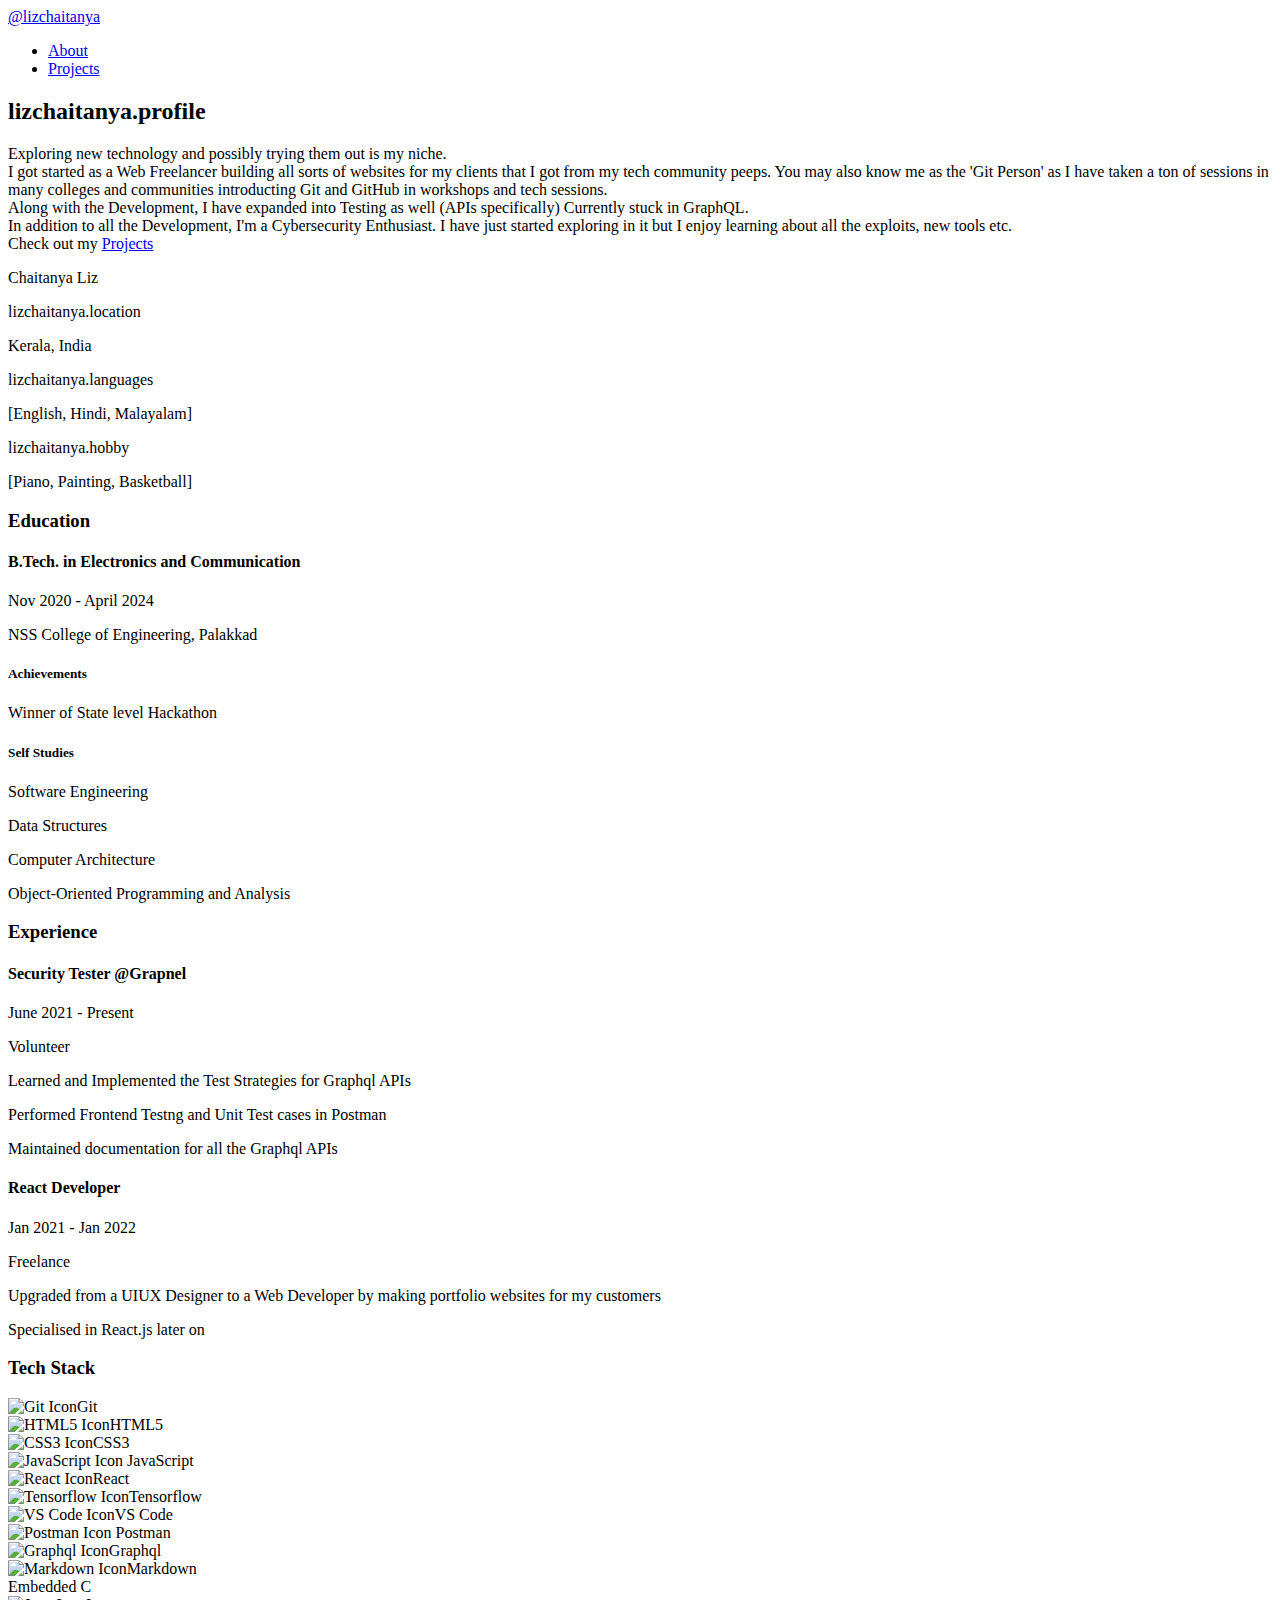
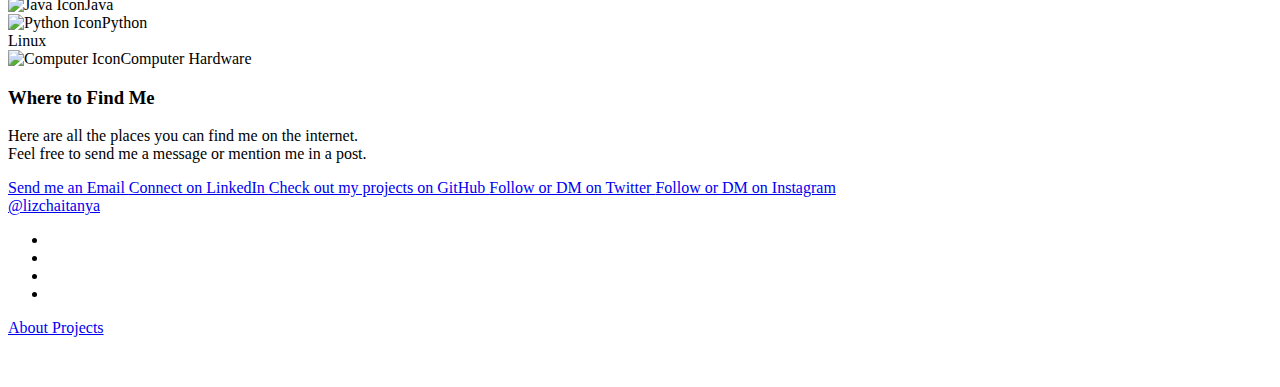
==== about.html @ 2ef10bfa "update profile about" ====
<!DOCTYPE html>
<html lang="en">

    <head>
        <title>Chaitanya Liz</title>

        <meta charset="UTF-8">

        <meta charset="UTF-8">
        <meta http-equiv="X-UA-Compatible" content="IE=edge">
        <meta name="viewport" content="width=device-width, initial-scale=1, shrink-to-fit=no">

        <link rel="canonical" href="https://lizchaitanya.live" />

        <link rel="preconnect" href="https://fonts.googleapis.com">
        <link rel="preconnect" href="https://fonts.gstatic.com" crossorigin>
        <link href="https://fonts.googleapis.com/css?family=Nunito" rel="stylesheet">

        <link rel="stylesheet"
            href="https://cdnjs.cloudflare.com/ajax/libs/font-awesome/5.15.3/css/all.min.css"
            integrity="sha512-iBBXm8fW90+nuLcSKlbmrPcLa0OT92xO1BIsZ+ywDWZCvqsWgccV3gFoRBv0z+8dLJgyAHIhR35VZc2oM/gI1w=="
            crossorigin="anonymous" referrerpolicy="no-referrer" />

        <link rel="stylesheet" href="./css/main.css" type="text/css">
        <link rel="stylesheet" href="./css/header.css" type="text/css">
        <link rel="stylesheet" href="./css/about.css" type="text/css">
        <link rel="stylesheet" href="./css/footer.css" type="text/css">

        <!-- favicon -->
        <link rel="apple-touch-icon" sizes="180x180" href="./favicon/apple-touch-icon.png">
        <link rel="icon" type="image/png" sizes="32x32" href="./favicon/favicon-32x32.png">
        <link rel="icon" type="image/png" sizes="16x16" href="./favicon/favicon-16x16.png">
        <link rel="manifest" href="./favicon/site.webmanifest">
        <link rel="mask-icon" href="./favicon/safari-pinned-tab.svg" color="#5bbad5">
        <meta name="msapplication-TileColor" content="#da532c">
        <meta name="theme-color" content="#ffffff">

        <!--Font Awesome-->
        <script src="https://kit.fontawesome.com/1117d180a4.js" crossorigin="anonymous"></script>
    </head>

    <body>
        <header class="header">
            <a href="/" class="header-logo">@lizchaitanya</a>
            <nav class="nav">
                <div class="toggle"><i class="fas fa-bars"></i></div>
                <ul class="nav-menu">
                    <li class="nav-item"><a href="about.html">About</a></li>
                    <li class="nav-item"><a href="projects.html">Projects</a></li>
                </ul>
            </nav>
        </header>

        <main class="main-container about-section">
            <section id="profile">
                <div class="page-title">
                    <h2>lizchaitanya.<span class="pink">profile</span></h2>
                </div>
                <p class="section-description">
                    Exploring new technology and possibly trying them out is my niche.<br/>
                    I got started as a Web Freelancer building all sorts of websites 
                    for my clients that I got from my tech community peeps.
                    You may also know me as the 'Git Person' as I have taken a ton
                    of sessions in many colleges and communities introducting Git
                    and GitHub in workshops and tech sessions.<br/>
                    Along with the Development, I have expanded into Testing as well (APIs specifically)
                    Currently stuck in GraphQL.<br/>
                    In addition to all the Development, I'm a Cybersecurity Enthusiast.
                    I have just started exploring in it but I enjoy learning about all the exploits, new tools etc.</br>
                    Check out my <a class="hyperlink" href="projects.html">Projects</a>
                </p>
                <div class="profile-container">
                    <div class="terminal-container">
                        <div class="terminal-header">
                            <div id="terminal-title">Chaitanya Liz</div>
                            <div class="right-side-buttons">
                                <i class="fas fa-window-minimize"></i>
                                <i class="fas fa-window-restore"></i>
                                <i class="fas fa-window-close"></i>
                            </div>
                        </div>
                        <div class="terminal-window">
                            <div class="statement">
                                <p class="input">
                                    lizchaitanya.<span class="green">location</span>
                                </p>
                                <p class="return">
                                    Kerala, India
                                </p>
                            </div>
                            <div class="statement">
                                <p class="input">
                                    lizchaitanya.<span class="green">languages</span>
                                </p>
                                <p class="return">
                                    [English, Hindi, Malayalam]
                                </p>
                            </div>
                            <div class="statement">
                                <p class="input">
                                    lizchaitanya.<span class="green">hobby</span>
                                </p>
                                <p class="return">
                                    [Piano, Painting, Basketball]
                                </p>
                            </div>
                            <div class="statement">
                                <p class="input bottom"><span></span></p>
                            </div>
                        </div>
                    </div>
                </div>
            </section>
            <section id="education-experience">
                <div id="education" class="education-experience-container">
                    <h3>Education</h3>
                    <div class="education-experience-card">
                        <div class="card-info">
                            <h4 class="green">B.Tech. in Electronics and Communication</h4>
                            <p class="date">Nov 2020 - April 2024</p>
                            <p>NSS College of Engineering, Palakkad</p>
                        </div>
                        <div class="card-description">
                            <h5>Achievements</h5>
                            <p>Winner of State level Hackathon</p>

                            <h5>Self Studies</h5>
                            <p>Software Engineering</p>
                            <p>Data Structures</p>
                            <p>Computer Architecture</p>
                            <p>Object-Oriented Programming and Analysis</p>
                        </div>
                    </div>
                </div>
                <div id="experience" class="education-experience-container">
                    <h3>Experience</h3>
                    <div class="education-experience-card">
                        <div class="card-info">
                            <h4 class="green">Security Tester @Grapnel</h4>
                            <p class="date">June 2021 - Present</p>
                            <p>Volunteer</p>
                        </div>
                        <div class="card-description">
                            <p>Learned and Implemented the Test Strategies for Graphql APIs</p>
                            <p>Performed Frontend Testng and Unit Test cases in Postman</p>
                            <p>Maintained documentation for all the Graphql APIs</p>
                        </div>
                    </div>
                    <div class="education-experience-card">
                        <div class="card-info">
                            <h4 class="green">React Developer</h4>
                            <p class="date">Jan 2021 - Jan 2022</p>
                            <p>Freelance</p>
                        </div>
                        <div class="card-description">
                            <p>Upgraded from a UIUX Designer to a Web Developer by making portfolio
                                websites for my customers</p>
                            <p>Specialised in React.js later on</p> 
                        </div>
                    </div>
                    
            </section>
            <section id="tech-stack">
                <h3>Tech Stack</h3>
                <div class="tech-stack-container">
                    <div class="skill">
                        <img src="./img/git.svg" alt="Git Icon"><span>Git</span>
                    </div>
                    <div class="skill">
                        <img src="./img/html5.svg" alt="HTML5 Icon"><span>HTML5</span>
                    </div>
                    <div class="skill">
                        <img src="./img/css3.svg" alt="CSS3 Icon"><span>CSS3</span>
                    </div>
                    <div class="skill">
                        <img src="./img/javascript.svg" alt="JavaScript Icon">
                        <span>JavaScript</span>
                    </div>
                    <div class="skill">
                        <img src="./img/react.svg" alt="React Icon"><span>React</span>
                    </div>
                    <div class="skill">
                        <img src="./img/tensorflow.svg" alt="Tensorflow Icon"><span>Tensorflow</span>
                    </div>
                    <div class="skill">
                        <img src="./img/vscode.svg" alt="VS Code Icon"><span>VS Code</span>
                    </div>
                    <div class="skill">
                        <img src="./img/postman.svg" alt="Postman Icon">
                        <span>Postman</span>
                    </div>
                    <div class="skill">
                        <img src="./img/graphql.svg" alt="Graphql Icon"><span>Graphql</span>
                    </div>
                    <div class="skill">
                        <img src="./img/markdown.svg" alt="Markdown Icon"><span>Markdown</span>
                    </div>
                    <div class="skill">
                        <i class="fa-solid fa-c"></i>
                        <span>Embedded C</span>
                    </div>
                    <div class="skill">
                        <img src="./img/java.svg" alt="Java Icon"><span>Java</span>
                    </div>
                    <div class="skill">
                        <img src="./img/python.svg" alt="Python Icon"><span>Python</span>
                    </div>
                    <div class="skill">
                        <i class="fa-brands fa-linux"></i>
                        <span>Linux</span>
                    </div>
                    <div class="skill">
                        <img src="./img/computer.svg" alt="Computer Icon"><span>Computer
                            Hardware</span>
                    </div>
                </div>
            </section>
            <section id="all-social-media">
                <h3>Where to Find Me</h3>
                <p class="section-description">
                    Here are all the places you can find me on the
                    internet.<br>
                    Feel free to send me a message or mention me in a post.
                </p>
                <div class="social-media-list">
                    <a href="mailto:liz362002@gmail.com" class="social-media-item">
                        <i class="fas fa-envelope"></i>
                        Send me an Email
                    </a>
                    <a href="https://www.linkedin.com/in/lizchaitanya/" class="social-media-item">
                        <i class="fab fa-linkedin-in"></i>
                        Connect on LinkedIn
                    </a>
                    <a href="https://github.com/CLiz17" class="social-media-item">
                        <i class="fab fa-github"></i>
                        Check out my projects on GitHub
                    </a>
                    <a href="https://twitter.com/lizchaitanya" class="social-media-item">
                        <i class="fab fa-twitter"></i>
                        Follow or DM on Twitter
                    </a>
                    <a href="https://www.instagram.com/lizchaitanya/" class="social-media-item">
                        <i class="fab fa-instagram"></i>
                        Follow or DM on Instagram
                    </a>
                </div>
            </section>
        </main>

        <footer class="footer-container">
            <div class="footer">
                <div class="footer-column">
                    <a href="/" class="footer-logo">@lizchaitanya</a>
                    <div class="socials">
                        <ul>
                            <li class="social-link">
                                <a href="https://www.linkedin.com/in/lizchaitanya/"
                                    aria-label="LinkedIn" target="_blank">
                                    <i class="fab fa-linkedin-in"></i>
                                </a>
                            </li>
                            <li class="social-link">
                                <a href="https://github.com/CLiz17" aria-label="GitHub"
                                    target="_blank">
                                    <i class="fab fa-github"></i>
                                </a>
                            </li>
                            <li class="social-link">
                                <a href="https://twitter.com/lizchaitanya" aria-label="Twitter"
                                    target="_blank">
                                    <i class="fab fa-twitter"></i>
                                </a>
                            </li>
                            <li class="social-link">
                                <a href="https://instagram.com/lizchaitanya" aria-label="Instagram"
                                    target="_blank">
                                    <i class="fab fa-instagram"></i>
                                </a>
                            </li>
                        </ul>
                    </div>
                </div>
                <div class="footer-column">
                    <a href="about.html" class="footer-button">
                        About
                    </a>
                    <a href="projects.html" class="footer-button">
                        Projects
                    </a>
                </div>
            </div>
            <p class="copyright" style="color: white;">
                &copy;2022 Made with <i class="fa fa-heart-o" aria-hidden="true"></i> by Chaitanya Liz
            </p>
        </footer>

        <script src="./js/main.js"></script>
    </body>

</html>
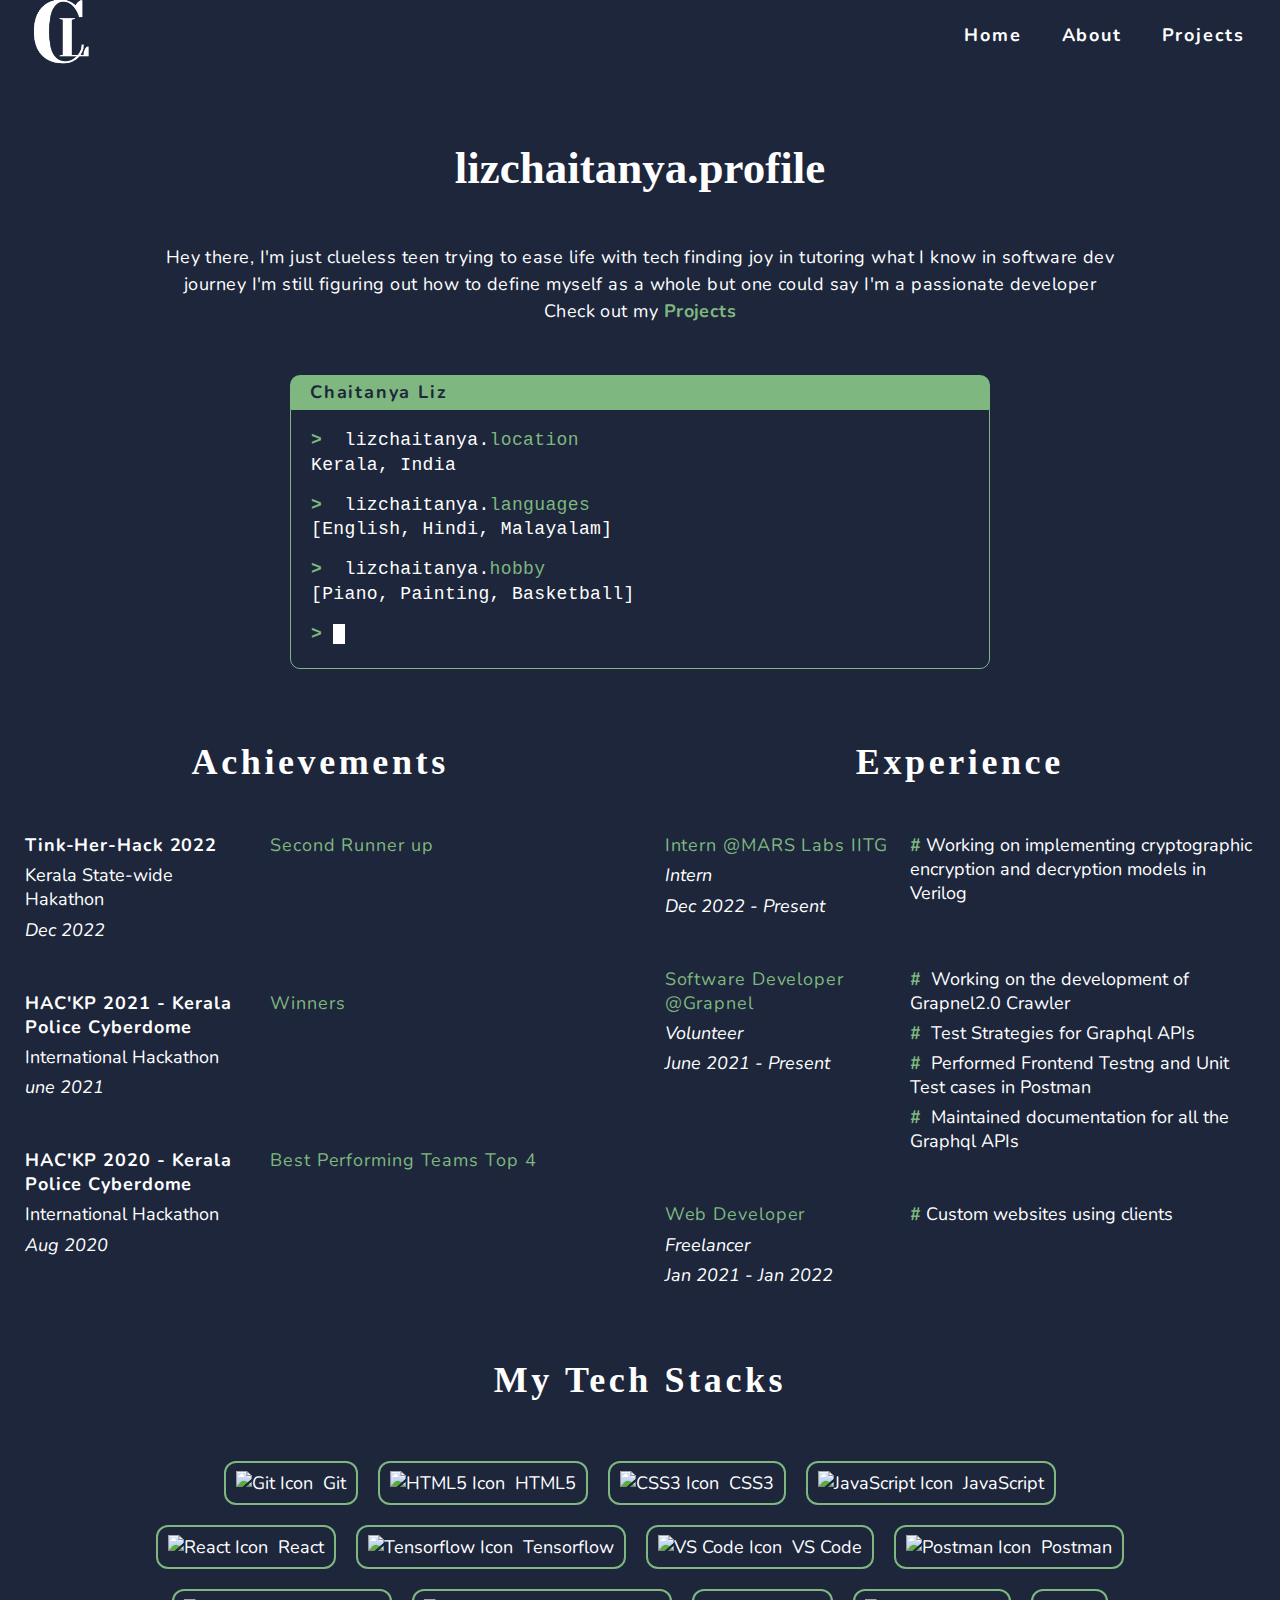
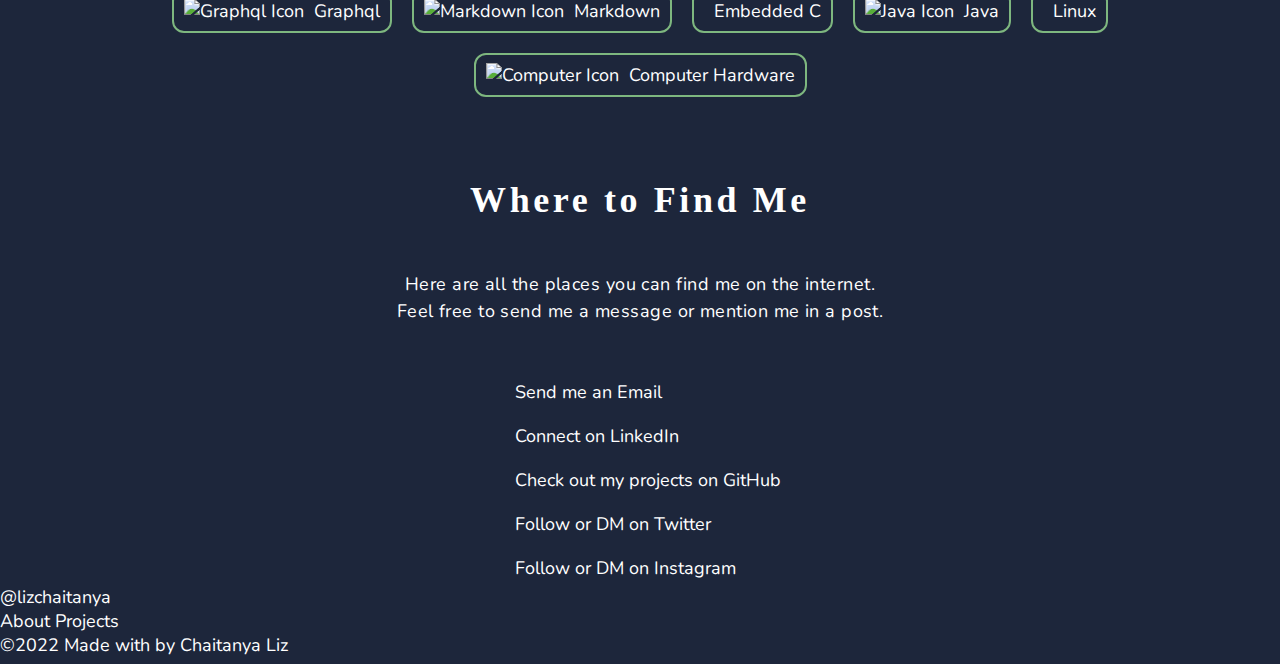
==== commit b1881e9a: "add about intro" ====
--- a/about.html
+++ b/about.html
@@ -14,7 +14,8 @@
 
         <link rel="preconnect" href="https://fonts.googleapis.com">
         <link rel="preconnect" href="https://fonts.gstatic.com" crossorigin>
-        <link href="https://fonts.googleapis.com/css?family=Nunito" rel="stylesheet">
+        <link href="https://fonts.googleapis.com/css2?family=Nunito&family=Permanent+Marker&display=swap" rel="stylesheet">
+
 
         <link rel="stylesheet"
             href="https://cdnjs.cloudflare.com/ajax/libs/font-awesome/5.15.3/css/all.min.css"
@@ -27,11 +28,11 @@
         <link rel="stylesheet" href="./css/footer.css" type="text/css">
 
         <!-- favicon -->
-        <link rel="apple-touch-icon" sizes="180x180" href="./favicon/apple-touch-icon.png">
-        <link rel="icon" type="image/png" sizes="32x32" href="./favicon/favicon-32x32.png">
-        <link rel="icon" type="image/png" sizes="16x16" href="./favicon/favicon-16x16.png">
-        <link rel="manifest" href="./favicon/site.webmanifest">
-        <link rel="mask-icon" href="./favicon/safari-pinned-tab.svg" color="#5bbad5">
+        <link rel="apple-touch-icon" sizes="180x180" href="./favicon_io/apple-touch-icon.png">
+        <link rel="icon" type="image/png" sizes="32x32" href="./favicon_io/favicon-32x32.png">
+        <link rel="icon" type="image/png" sizes="16x16" href="./favicon_io/favicon-16x16.png">
+        <link rel="manifest" href="./favicon_io/site.webmanifest">
+        
         <meta name="msapplication-TileColor" content="#da532c">
         <meta name="theme-color" content="#ffffff">
 
@@ -41,10 +42,11 @@
 
     <body>
         <header class="header">
-            <a href="/" class="header-logo">@lizchaitanya</a>
+            <a href="/"><img src="./logo.png" width="100"></a>
             <nav class="nav">
                 <div class="toggle"><i class="fas fa-bars"></i></div>
                 <ul class="nav-menu">
+                    <li class="nav-item"><a href="/">Home</a></li>
                     <li class="nav-item"><a href="about.html">About</a></li>
                     <li class="nav-item"><a href="projects.html">Projects</a></li>
                 </ul>
@@ -54,21 +56,15 @@
         <main class="main-container about-section">
             <section id="profile">
                 <div class="page-title">
-                    <h2>lizchaitanya.<span class="pink">profile</span></h2>
-                </div>
-                <p class="section-description">
-                    Exploring new technology and possibly trying them out is my niche.<br/>
-                    I got started as a Web Freelancer building all sorts of websites 
-                    for my clients that I got from my tech community peeps.
-                    You may also know me as the 'Git Person' as I have taken a ton
-                    of sessions in many colleges and communities introducting Git
-                    and GitHub in workshops and tech sessions.<br/>
-                    Along with the Development, I have expanded into Testing as well (APIs specifically)
-                    Currently stuck in GraphQL.<br/>
-                    In addition to all the Development, I'm a Cybersecurity Enthusiast.
-                    I have just started exploring in it but I enjoy learning about all the exploits, new tools etc.</br>
-                    Check out my <a class="hyperlink" href="projects.html">Projects</a>
+                    <h2>lizchaitanya.profile</h>
+                    <p class="section-description">
+                    Hey there, I'm just clueless teen trying to ease life with tech
+                    finding joy in tutoring what I know in software dev journey
+                    I'm still figuring out how to define myself as a whole but
+                    one could say I'm a passionate developer
+                    <br/>Check out my <a class="hyperlink" href="projects.html">Projects</a>
                 </p>
+                </div>
                 <div class="profile-container">
                     <div class="terminal-container">
                         <div class="terminal-header">
@@ -112,23 +108,38 @@
                 </div>
             </section>
             <section id="education-experience">
-                <div id="education" class="education-experience-container">
-                    <h3>Education</h3>
-                    <div class="education-experience-card">
-                        <div class="card-info">
-                            <h4 class="green">B.Tech. in Electronics and Communication</h4>
-                            <p class="date">Nov 2020 - April 2024</p>
-                            <p>NSS College of Engineering, Palakkad</p>
-                        </div>
-                        <div class="card-description">
-                            <h5>Achievements</h5>
-                            <p>Winner of State level Hackathon</p>
-
-                            <h5>Self Studies</h5>
-                            <p>Software Engineering</p>
-                            <p>Data Structures</p>
-                            <p>Computer Architecture</p>
-                            <p>Object-Oriented Programming and Analysis</p>
+                <div id="experience" class="education-experience-container">
+                    <h3>Achievements</h3>
+                    <div class="education-experience-card">
+                        <div class="card-info">
+                            <h4>Tink-Her-Hack 2022</h4>
+                            <p>Kerala State-wide Hakathon</p>
+                            <p class="date">Dec 2022</p>
+                        </div>
+                        <div class="card-description">
+                            <h4 class="green">Second Runner up</h4>
+                        </div>
+                    </div>
+                    <br/>
+                    <div class="education-experience-card">
+                        <div class="card-info">
+                            <h4>HAC'KP 2021 - Kerala Police Cyberdome</h4>
+                            <p>International Hackathon</p>
+                            <p class="date">une 2021</p>
+                        </div>
+                        <div class="card-description">
+                            <h4 class="green">Winners</h4>
+                        </div>
+                    </div>
+                    <br/>
+                    <div class="education-experience-card">
+                        <div class="card-info">
+                            <h4>HAC'KP 2020 - Kerala Police Cyberdome</h4>
+                            <p>International Hackathon</p>
+                            <p class="date">Aug 2020</p>
+                        </div>
+                        <div class="card-description">
+                            <h4 class="green">Best Performing Teams Top 4</h4>
                         </div>
                     </div>
                 </div>
@@ -136,32 +147,44 @@
                     <h3>Experience</h3>
                     <div class="education-experience-card">
                         <div class="card-info">
-                            <h4 class="green">Security Tester @Grapnel</h4>
+                            <h4 class="green">Intern @MARS Labs IITG</h4>
+                            <p><i>Intern</i></p>
+                            <p class="date">Dec 2022 - Present</p>
+                        </div>
+                        <div class="card-description">
+                            <p>Working on implementing cryptographic encryption and decryption models in Verilog</p>
+                        </div>
+                    </div>
+                    <br/>
+                    <div class="education-experience-card">
+                        <div class="card-info">
+                            <h4 class="green">Software Developer @Grapnel</h4>
+                            <p><i>Volunteer</i></p>
                             <p class="date">June 2021 - Present</p>
-                            <p>Volunteer</p>
-                        </div>
-                        <div class="card-description">
-                            <p>Learned and Implemented the Test Strategies for Graphql APIs</p>
-                            <p>Performed Frontend Testng and Unit Test cases in Postman</p>
-                            <p>Maintained documentation for all the Graphql APIs</p>
-                        </div>
-                    </div>
-                    <div class="education-experience-card">
-                        <div class="card-info">
-                            <h4 class="green">React Developer</h4>
+                        </div>
+                        <div class="card-description">
+                            <p> Working on the development of Grapnel2.0 Crawler</p>
+                            <p> Test Strategies for Graphql APIs</p>
+                            <p> Performed Frontend Testng and Unit Test cases in Postman</p>
+                            <p> Maintained documentation for all the Graphql APIs</p>
+                        </div>
+                    </div>
+                    <br/>
+                    <div class="education-experience-card">
+                        <div class="card-info">
+                            <h4 class="green">Web Developer</h4>
+                            <p><i>Freelancer</i></p>
                             <p class="date">Jan 2021 - Jan 2022</p>
-                            <p>Freelance</p>
-                        </div>
-                        <div class="card-description">
-                            <p>Upgraded from a UIUX Designer to a Web Developer by making portfolio
-                                websites for my customers</p>
-                            <p>Specialised in React.js later on</p> 
-                        </div>
-                    </div>
-                    
+                            
+                        </div>
+                        <div class="card-description">
+                            <p>Custom websites using clients</p> 
+                        </div>
+                    </div>
+                </div>
             </section>
             <section id="tech-stack">
-                <h3>Tech Stack</h3>
+                <h3>My Tech Stacks</h3>
                 <div class="tech-stack-container">
                     <div class="skill">
                         <img src="./img/git.svg" alt="Git Icon"><span>Git</span>
@@ -201,9 +224,6 @@
                     </div>
                     <div class="skill">
                         <img src="./img/java.svg" alt="Java Icon"><span>Java</span>
-                    </div>
-                    <div class="skill">
-                        <img src="./img/python.svg" alt="Python Icon"><span>Python</span>
                     </div>
                     <div class="skill">
                         <i class="fa-brands fa-linux"></i>
@@ -277,6 +297,12 @@
                                     <i class="fab fa-instagram"></i>
                                 </a>
                             </li>
+                            <li class="social-link">
+                                <a href="https://www.youtube.com/channel/UChRjZZFEoZKk3LlcdcoYLPg" aria-label="Instagram"
+                                    target="_blank">
+                                    <i class="fab fa-youtube"></i>
+                                </a>
+                            </li>
                         </ul>
                     </div>
                 </div>
--- a/css/main.css
+++ b/css/main.css
@@ -0,0 +1,124 @@
+* {
+    margin: 0;
+    padding: 0;
+    box-sizing: border-box;
+    font-family: 'Nunito', sans-serif;
+    font-size: 18px;
+    font-weight: 400;
+    color: #FFFFFF;
+    scroll-behavior: smooth;
+}
+
+body {
+    background-color: #1D263B;
+}
+
+h1, h2, h3 {
+    font-family: 'Comforter Brush', cursive;
+}
+
+a .header-logo{
+    font-family: 'Comforter Brush', cursive;
+}
+
+h2 {
+    margin: 0 auto;
+    text-align: center;
+    font-size: 1.75em;
+    font-weight: 700;
+}
+
+h3 {
+    margin: 0 auto;
+    text-align: center;
+    font-size: 1.4em;
+    font-weight: 700;
+    letter-spacing: 0.1em;
+}
+
+a, span {
+    font-family: inherit;
+    font-size: inherit;
+    font-weight: inherit;
+}
+
+.green {
+    font-family: inherit;
+    font-size: inherit;
+    font-weight: inherit;
+    color: #7EB77F;
+    text-decoration: none;
+}
+
+.bold {
+    font-weight: 700;
+}
+
+ul {
+    list-style-type: none;
+}
+
+.social-link a i {
+    transition: all 0.2s ease;
+}
+
+.social-link a i:hover {
+    color: #7EB77F;
+}
+
+.main-container {
+    margin: 0 auto;
+    padding: 0 25px;
+    text-align: center;
+    max-width: 1600px;
+}
+
+section {
+    margin: 0 auto;
+    display: flex;
+    flex-direction: column;
+    justify-content: center;
+    text-align: left;
+    padding-top: 8vh;
+}
+
+section .hyperlink {
+    color: #7EB77F;
+    font-weight: 700;
+    text-decoration: none;
+    transition: all 0.2s ease;
+}
+
+section .hyperlink:hover {
+    color: #7EB77F;
+}
+
+.section-description {
+    margin: 50px auto 0 auto;
+    text-align: center;
+    max-width: 1000px;
+    line-height: 1.5em;
+    letter-spacing: 0.025em;
+}
+
+.page-title {
+    margin: 0 auto;
+    display: flex;
+    justify-content: center;
+    align-items: center;
+}
+
+.page-title img {
+    height: 40px;
+    width: auto;
+    margin-right: 20px;
+}
+
+@media only screen and (min-width: 768px) {
+    h2 {
+        font-size: 2.5em;
+    }
+    h3 {
+        font-size: 2em;
+    }
+}--- a/css/header.css
+++ b/css/header.css
@@ -0,0 +1,101 @@
+a {
+    text-decoration: none;
+}
+
+header {
+    margin: 0 auto;
+    width: 100%;
+    max-width: 1600px;
+    display: flex;
+    flex-direction: row;
+    justify-content: space-between;
+    text-align: center;
+    align-items: center;
+    height: 70px;
+    padding: 0 15px;
+    z-index: 2;
+    background-color: #1D263B;
+}
+
+.header-logo img{
+    width:7%;
+    align-items: left;
+}
+
+.nav-menu {
+    list-style-type: none;
+    position: absolute;
+    display: flex;
+    justify-content: space-evenly;
+    flex-direction: column;
+    align-items: center;
+    left: 0;
+}
+
+.nav-item {
+    text-align: center;
+    display: none;
+}
+
+.nav-item a {
+    display: block;
+    padding: 20px;
+    font-weight: 700;
+    width: 100vw;
+    letter-spacing: 0.1em;
+    transition: all 0.2s ease;
+    color: #1D263B;
+}
+
+.nav-item a:hover, .nav-item a:focus {
+    color: #7EB77F;
+    text-decoration: none;
+}
+
+.active {
+    background-color: white;
+}
+
+.active .nav-item {
+    display: block;
+}
+
+.toggle {
+    padding: 1.1em;
+}
+
+.toggle i {
+    font-size: 2em;
+}
+
+@media only screen and (min-width: 768px) {
+    .nav {
+        display: flex;
+        text-align: center;
+        justify-content: space-between;
+        align-items: center;
+    }
+    .nav-menu {
+        position: relative;
+        align-items: center;
+        flex-direction: row;
+        background-color: #1D263B;
+        height: fit-content;
+        height: -moz-fit-content;
+    }
+    .nav-item {
+        position: relative;
+        display: block;
+        width: fit-content;
+        width: -moz-fit-content;
+        margin: 0;
+    }
+    .nav-item a {
+        width: fit-content;
+        width: -moz-fit-content;
+        color: #FFFFFF;
+    }
+    .toggle {
+        display: none;
+    }
+}--- a/css/about.css
+++ b/css/about.css
@@ -0,0 +1,246 @@
+h4, h5 {
+    font-weight: 700;
+    letter-spacing: 0.05em;
+}
+.section-description h3{
+    color: #8e8e8e;
+}
+
+h1, h2, h3 {
+    font-family: 'Permanent Marker', cursive;
+}
+
+.date {
+    font-style: italic;
+}
+.profile-container {
+    margin-top: 25px;
+    display: flex;
+    flex-direction: column;
+    align-items: center;
+}
+
+.me-icon-container {
+    width: 200px;
+    height: auto;
+    object-fit: contain;
+    text-align: center;
+}
+
+.me-icon {
+    height: 100%;
+    width: 100%;
+}
+
+.terminal-container {
+    max-width: 700px;
+    width: 100%;
+    margin-top: 25px;
+}
+
+.terminal-header {
+    padding: 5px 20px;
+    display: flex;
+    text-align: center;
+    justify-content: space-between;
+    border-radius: 10px 10px 0 0;
+    background-color: #7EB77F;
+}
+
+#terminal-title {
+    font-weight: 700;
+    color: #1D263B;
+    letter-spacing: 0.1em;
+}
+
+.right-side-buttons i {
+    color: #1D263B;
+}
+
+.right-side-buttons i:not(:last-child) {
+    margin-right: 10px;
+}
+
+.terminal-window {
+    padding: 20px;
+    border-radius: 0 0 10px 10px;
+    text-align: left;
+    border: 1px solid #7EB77F;
+}
+
+.terminal-window div, .terminal-window div p {
+    font-family: 'Fira Code', monospace;
+    letter-spacing: 0.02em;
+}
+
+.terminal-window div:not(:last-child) {
+    margin-bottom: 20px;
+}
+
+.terminal-window div p {
+    margin-bottom: 0.25em;
+}
+
+.input::before {
+    content: ">\A0";
+    color: #7EB77F;
+    font-weight: 700;
+}
+
+.bottom span {
+    content: "\A0";
+    border-right: 12px solid;
+    animation: blink 1s steps(1) infinite;
+}
+
+@keyframes blink {
+    50% {
+        border-color: transparent;
+    }
+}
+
+/* --- EDUCATION & EXPERIENCE --- */
+
+.education-experience-container h3 {
+    margin-bottom: 50px;
+}
+
+#experience {
+    margin-top: 50px;
+}
+
+.education-experience-card {
+    margin-top: 25px;
+}
+
+.card-info p {
+    margin-top: 0.35em;
+}
+
+.card-info p a:hover {
+    color: #7EB77F;
+}
+
+.card-description {
+    margin: 15px 0 0 15px;
+}
+
+.card-description p:not(:first-child) {
+    margin-top: 0.35em;
+}
+
+.card-description p::before {
+    content: "#\A0";
+    color: #7EB77F;
+    font-weight: 700;
+}
+
+.card-description h5:not(:first-child) {
+    margin-top: 10px;
+}
+
+/* --- TECH STACK --- */
+
+.tech-stack-container {
+    margin: 50px auto 0 auto;
+    max-width: 1000px;
+    display: flex;
+    flex-wrap: wrap;
+    text-align: center;
+    justify-content: center;
+    align-items: center;
+}
+
+.skill {
+    border-radius: 12px;
+    margin: 10px;
+    border: 2px solid #7EB77F;
+    padding: 8px 10px;
+    display: flex;
+    align-items: center;
+    text-align: center;
+}
+
+.skill span {
+    margin-left: 10px;
+}
+
+/* --- ALL SOCIAL MEDIA --- */
+
+.social-media-list {
+    margin: 50px auto 0 auto;
+    width: fit-content;
+    width: -moz-fit-content;
+    display: flex;
+    flex-direction: column;
+    text-align: left;
+}
+
+.social-media-item {
+    display: flex;
+    text-align: center;
+    align-items: center;
+    padding: 5px 0;
+}
+
+.social-media-item:hover {
+    color: #7EB77F;
+}
+
+.social-media-item i {
+    margin-right: 15px;
+    font-size: 1.5em;
+}
+
+.social-media-item:not(:last-child) {
+    margin-bottom: 10px;
+}
+
+@media only screen and (min-width: 768px) {
+    #education-experience {
+        display: flex;
+        flex-direction: row;
+        justify-content: space-between;
+    }
+    .education-experience-container {
+        width: 48%;
+    }
+    #experience {
+        margin-top: 0;
+    }
+    .section-description {
+        margin: 50px 10% 0 10%;
+    }
+}
+
+@media only screen and (min-width: 1100px) {
+    .profile-container {
+        margin: 50px auto 0 auto;
+        flex-direction: row;
+        justify-content: center;
+        align-items: center;
+        width: 70%;
+    }
+    .terminal-container {
+        flex-grow: 1;
+        margin: 0;
+    }
+    .me-icon-container {
+        width: 300px;
+        height: auto;
+    }
+    .education-experience-card {
+        display: flex;
+        justify-content: space-between;
+    }
+    .card-info {
+        width: 40%;
+    }
+    .card-description {
+        width: 60%;
+        margin-top: 0;
+    }
+    .section-description {
+        margin: 50px auto 0 auto;
+    }
+}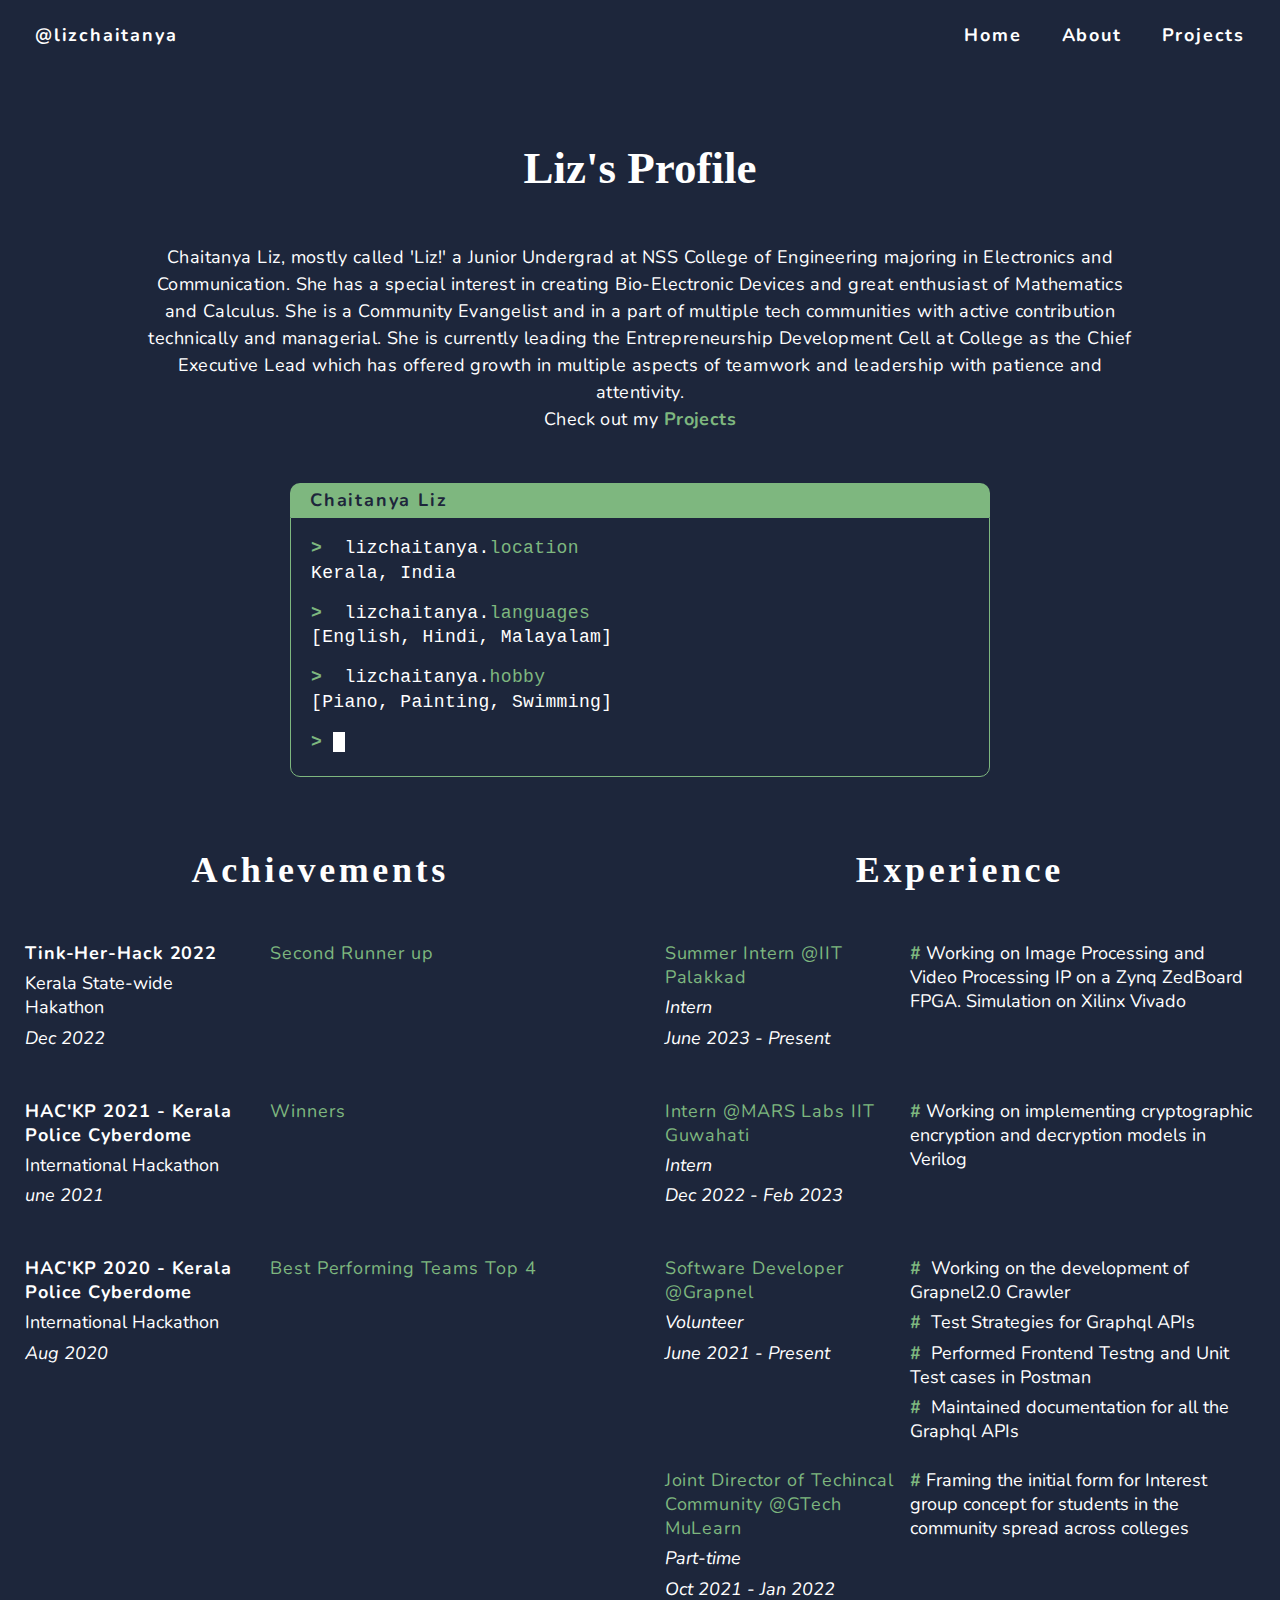
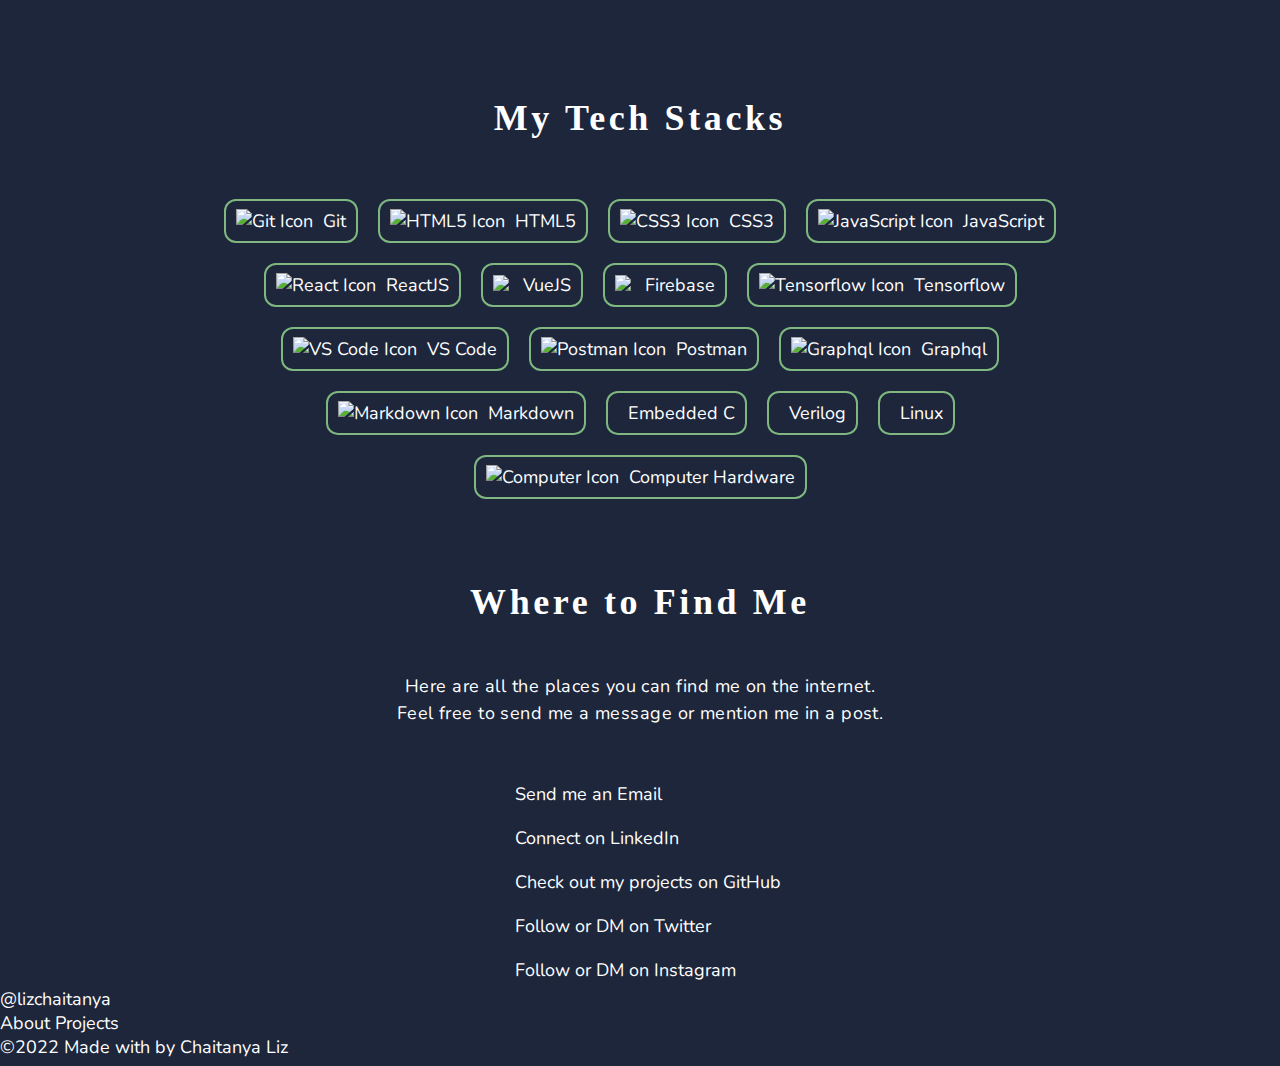
==== commit 38db82eb: "correct headings" ====
--- a/about.html
+++ b/about.html
@@ -2,7 +2,7 @@
 <html lang="en">
 
     <head>
-        <title>Chaitanya Liz</title>
+        <title>Liz's Portfolio</title>
 
         <meta charset="UTF-8">
 
@@ -14,8 +14,7 @@
 
         <link rel="preconnect" href="https://fonts.googleapis.com">
         <link rel="preconnect" href="https://fonts.gstatic.com" crossorigin>
-        <link href="https://fonts.googleapis.com/css2?family=Nunito&family=Permanent+Marker&display=swap" rel="stylesheet">
-
+        <link href="https://fonts.googleapis.com/css2?family=Nunito&display=swap" rel="stylesheet">
 
         <link rel="stylesheet"
             href="https://cdnjs.cloudflare.com/ajax/libs/font-awesome/5.15.3/css/all.min.css"
@@ -28,10 +27,10 @@
         <link rel="stylesheet" href="./css/footer.css" type="text/css">
 
         <!-- favicon -->
-        <link rel="apple-touch-icon" sizes="180x180" href="./favicon_io/apple-touch-icon.png">
-        <link rel="icon" type="image/png" sizes="32x32" href="./favicon_io/favicon-32x32.png">
-        <link rel="icon" type="image/png" sizes="16x16" href="./favicon_io/favicon-16x16.png">
-        <link rel="manifest" href="./favicon_io/site.webmanifest">
+        <link rel="apple-touch-icon" sizes="180x180" href="/favicon_io/apple-touch-icon.png">
+        <link rel="icon" type="image/png" sizes="32x32" href="/favicon_io/favicon-32x32.png">
+        <link rel="icon" type="image/png" sizes="16x16" href="/favicon_io/favicon-16x16.png">
+        <link rel="manifest" href="/favicon_io/site.webmanifest">
         
         <meta name="msapplication-TileColor" content="#da532c">
         <meta name="theme-color" content="#ffffff">
@@ -42,7 +41,9 @@
 
     <body>
         <header class="header">
-            <a href="/"><img src="./logo.png" width="100"></a>
+            <ul>
+                <li class="nav-item"><a href="/">@lizchaitanya</a></li>
+            </ul>
             <nav class="nav">
                 <div class="toggle"><i class="fas fa-bars"></i></div>
                 <ul class="nav-menu">
@@ -56,12 +57,12 @@
         <main class="main-container about-section">
             <section id="profile">
                 <div class="page-title">
-                    <h2>lizchaitanya.profile</h>
+                    <h2>Liz's Profile</h>
                     <p class="section-description">
-                    Hey there, I'm just clueless teen trying to ease life with tech
-                    finding joy in tutoring what I know in software dev journey
-                    I'm still figuring out how to define myself as a whole but
-                    one could say I'm a passionate developer
+                    Chaitanya Liz, mostly called 'Liz!' a Junior Undergrad at NSS College of Engineering majoring in Electronics and Communication. 
+She has a special interest in creating Bio-Electronic Devices and great enthusiast of Mathematics and Calculus.
+She is a Community Evangelist and in a part of multiple tech communities with active contribution technically and managerial.
+She is currently leading the Entrepreneurship Development Cell at College as the Chief Executive Lead which has offered growth in multiple aspects of teamwork and leadership with patience and attentivity.
                     <br/>Check out my <a class="hyperlink" href="projects.html">Projects</a>
                 </p>
                 </div>
@@ -97,7 +98,7 @@
                                     lizchaitanya.<span class="green">hobby</span>
                                 </p>
                                 <p class="return">
-                                    [Piano, Painting, Basketball]
+                                    [Piano, Painting, Swimming]
                                 </p>
                             </div>
                             <div class="statement">
@@ -147,9 +148,20 @@
                     <h3>Experience</h3>
                     <div class="education-experience-card">
                         <div class="card-info">
-                            <h4 class="green">Intern @MARS Labs IITG</h4>
+                            <h4 class="green">Summer Intern @IIT Palakkad</h4>
                             <p><i>Intern</i></p>
-                            <p class="date">Dec 2022 - Present</p>
+                            <p class="date">June 2023 - Present</p>
+                        </div>
+                        <div class="card-description">
+                            <p>Working on Image Processing and Video Processing IP on a Zynq ZedBoard FPGA. Simulation on Xilinx Vivado</p>
+                        </div>
+                    </div>
+                    <br/>
+                    <div class="education-experience-card">
+                        <div class="card-info">
+                            <h4 class="green">Intern @MARS Labs IIT Guwahati</h4>
+                            <p><i>Intern</i></p>
+                            <p class="date">Dec 2022 - Feb 2023</p>
                         </div>
                         <div class="card-description">
                             <p>Working on implementing cryptographic encryption and decryption models in Verilog</p>
@@ -169,18 +181,17 @@
                             <p> Maintained documentation for all the Graphql APIs</p>
                         </div>
                     </div>
-                    <br/>
-                    <div class="education-experience-card">
-                        <div class="card-info">
-                            <h4 class="green">Web Developer</h4>
-                            <p><i>Freelancer</i></p>
-                            <p class="date">Jan 2021 - Jan 2022</p>
-                            
-                        </div>
-                        <div class="card-description">
-                            <p>Custom websites using clients</p> 
-                        </div>
-                    </div>
+                    <div class="education-experience-card">
+                        <div class="card-info">
+                            <h4 class="green">Joint Director of Techincal Community @GTech MuLearn</h4>
+                            <p><i>Part-time</i></p>
+                            <p class="date">Oct 2021 - Jan 2022</p>
+                        </div>
+                        <div class="card-description">
+                            <p>Framing the initial form for Interest group concept for students in the community spread across colleges</p>
+                        </div>
+                    </div>
+                    <br/>
                 </div>
             </section>
             <section id="tech-stack">
@@ -200,7 +211,13 @@
                         <span>JavaScript</span>
                     </div>
                     <div class="skill">
-                        <img src="./img/react.svg" alt="React Icon"><span>React</span>
+                        <img src="./img/react.svg" alt="React Icon"><span>ReactJS</span>
+                    </div>
+                    <div class="skill">
+                        <img src="./img/vue-js.svg" height="20" width="20" alt="React Icon"><span>VueJS</span>
+                    </div>
+                    <div class="skill">
+                        <img src="./img/firebase.svg" height="20" width="20" alt="React Icon"><span>Firebase</span>
                     </div>
                     <div class="skill">
                         <img src="./img/tensorflow.svg" alt="Tensorflow Icon"><span>Tensorflow</span>
@@ -223,7 +240,7 @@
                         <span>Embedded C</span>
                     </div>
                     <div class="skill">
-                        <img src="./img/java.svg" alt="Java Icon"><span>Java</span>
+                        <span>Verilog</span>
                     </div>
                     <div class="skill">
                         <i class="fa-brands fa-linux"></i>
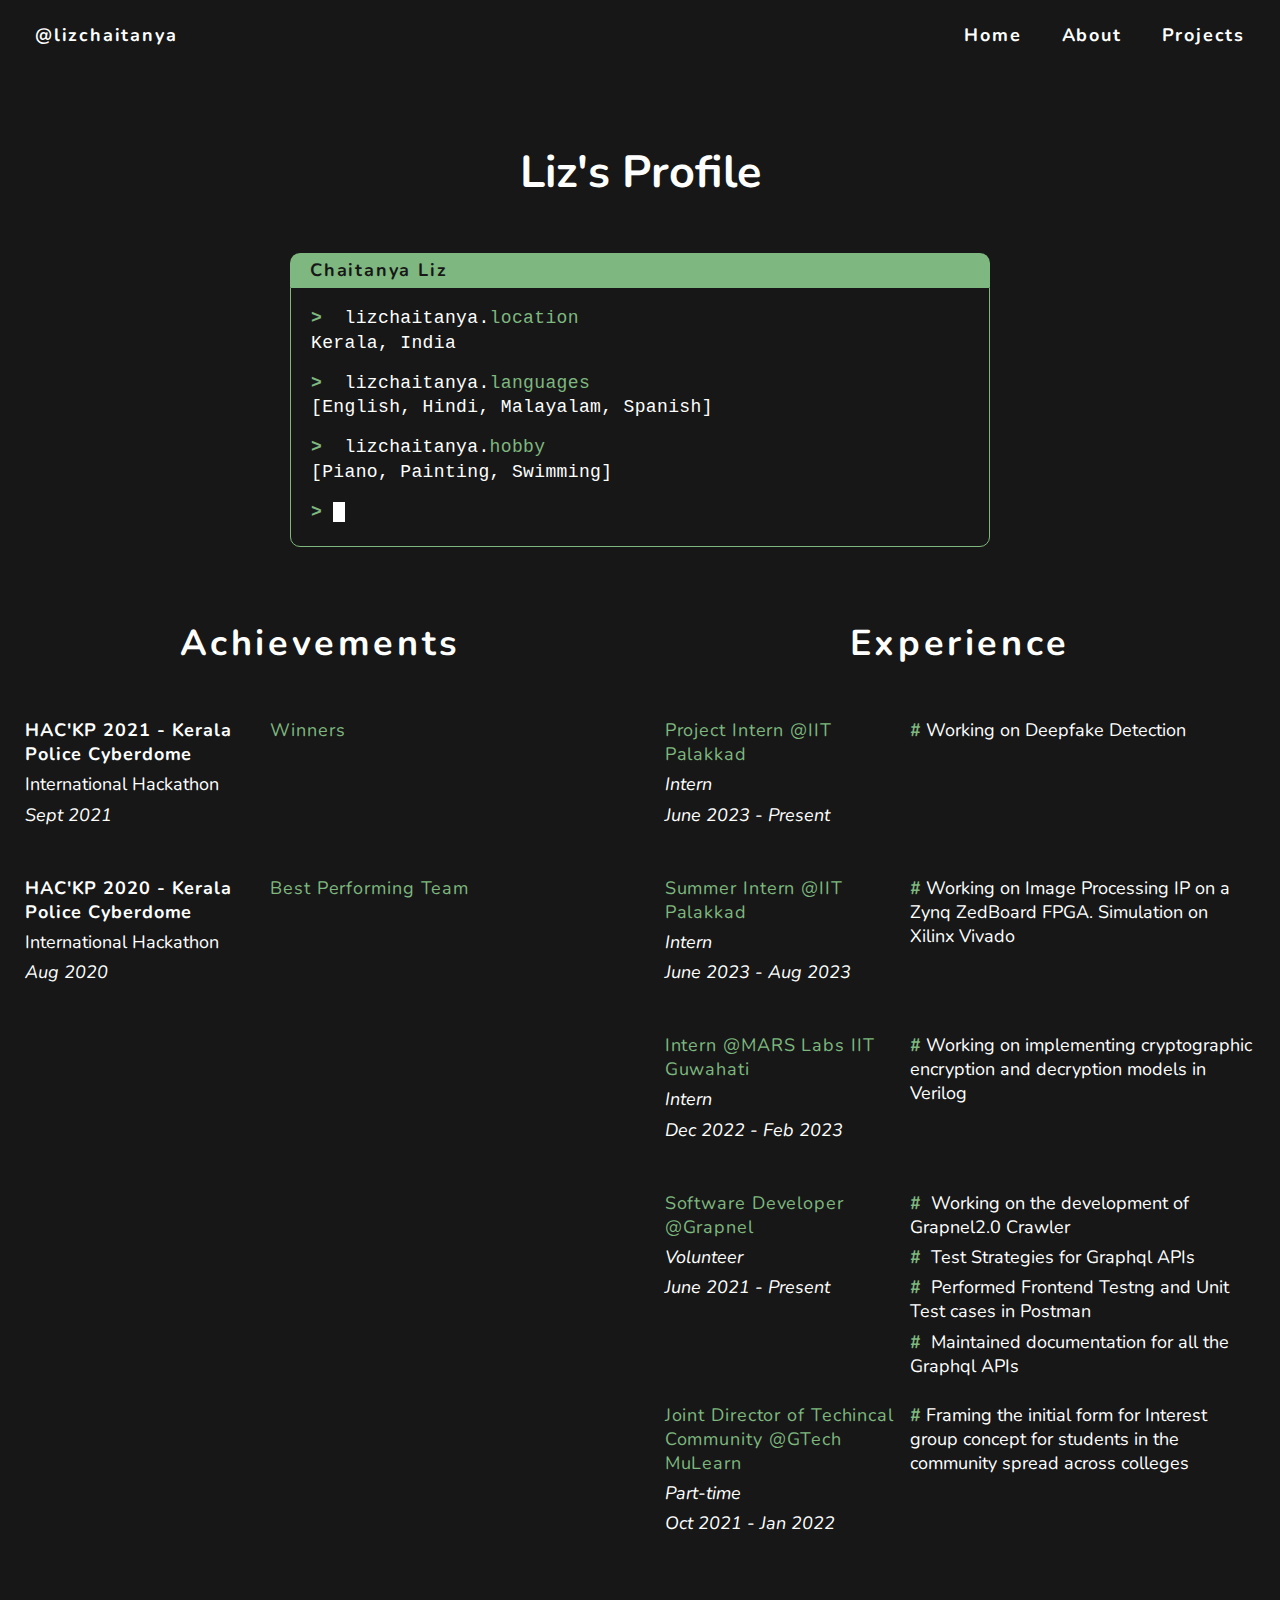
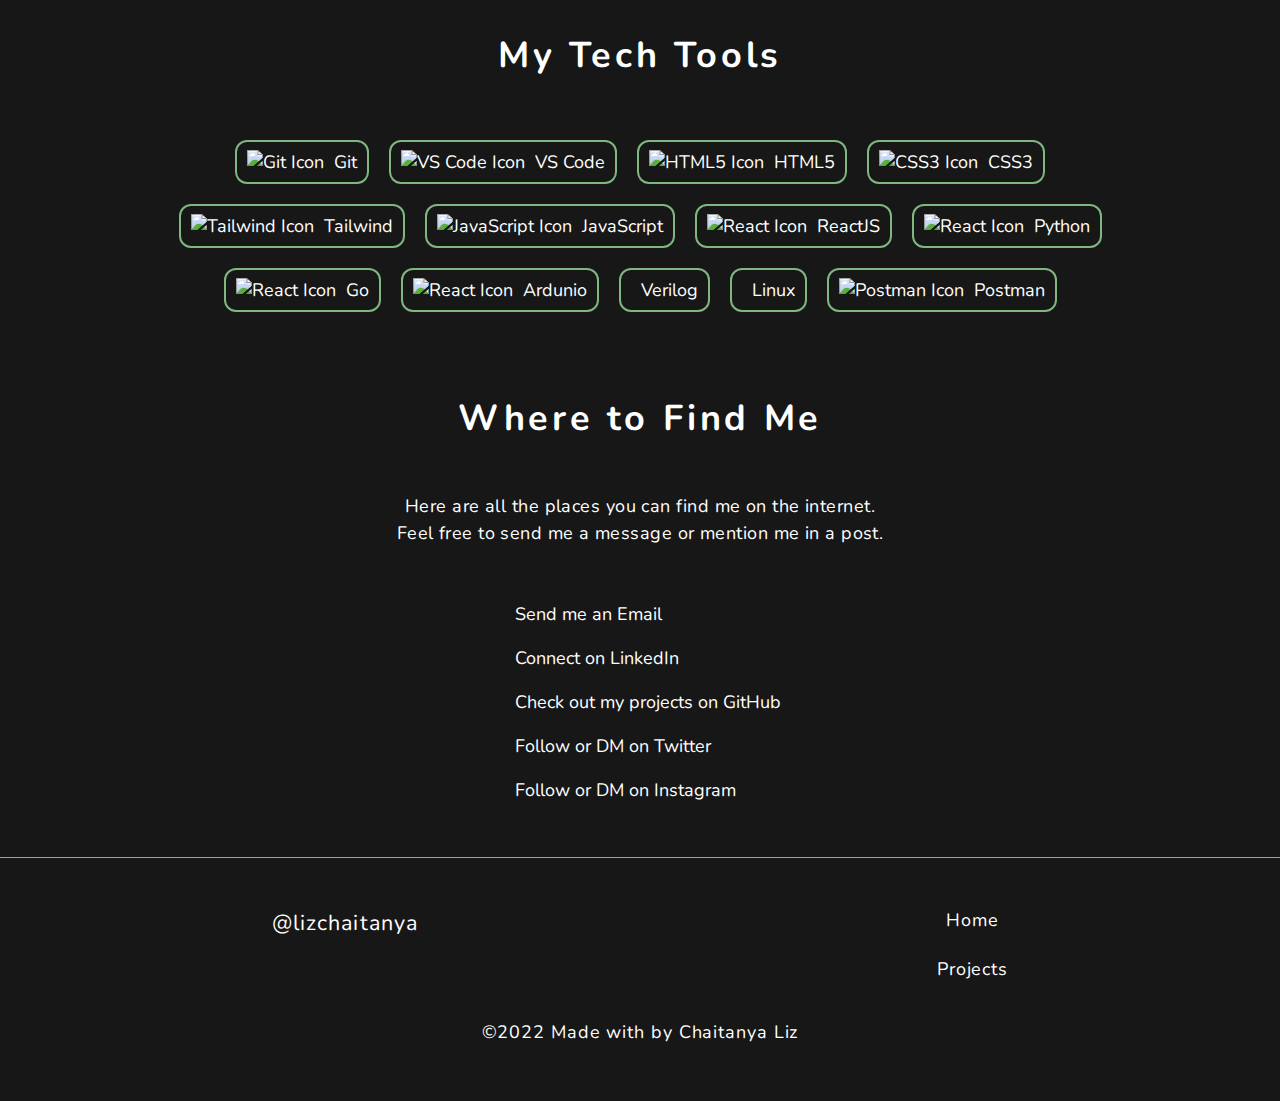
==== commit 1682426e: "Fix host issues" ====
--- a/about.html
+++ b/about.html
@@ -47,7 +47,7 @@
             <nav class="nav">
                 <div class="toggle"><i class="fas fa-bars"></i></div>
                 <ul class="nav-menu">
-                    <li class="nav-item"><a href="/">Home</a></li>
+                    <li class="nav-item"><a href="index.html">Home</a></li>
                     <li class="nav-item"><a href="about.html">About</a></li>
                     <li class="nav-item"><a href="projects.html">Projects</a></li>
                 </ul>
@@ -58,13 +58,7 @@
             <section id="profile">
                 <div class="page-title">
                     <h2>Liz's Profile</h>
-                    <p class="section-description">
-                    Chaitanya Liz, mostly called 'Liz!' a Junior Undergrad at NSS College of Engineering majoring in Electronics and Communication. 
-She has a special interest in creating Bio-Electronic Devices and great enthusiast of Mathematics and Calculus.
-She is a Community Evangelist and in a part of multiple tech communities with active contribution technically and managerial.
-She is currently leading the Entrepreneurship Development Cell at College as the Chief Executive Lead which has offered growth in multiple aspects of teamwork and leadership with patience and attentivity.
-                    <br/>Check out my <a class="hyperlink" href="projects.html">Projects</a>
-                </p>
+                    <!-- <p>Check out my <a class="hyperlink" href="projects.html">Projects</a></p> -->
                 </div>
                 <div class="profile-container">
                     <div class="terminal-container">
@@ -90,7 +84,7 @@
                                     lizchaitanya.<span class="green">languages</span>
                                 </p>
                                 <p class="return">
-                                    [English, Hindi, Malayalam]
+                                    [English, Hindi, Malayalam, Spanish]
                                 </p>
                             </div>
                             <div class="statement">
@@ -113,20 +107,9 @@
                     <h3>Achievements</h3>
                     <div class="education-experience-card">
                         <div class="card-info">
-                            <h4>Tink-Her-Hack 2022</h4>
-                            <p>Kerala State-wide Hakathon</p>
-                            <p class="date">Dec 2022</p>
-                        </div>
-                        <div class="card-description">
-                            <h4 class="green">Second Runner up</h4>
-                        </div>
-                    </div>
-                    <br/>
-                    <div class="education-experience-card">
-                        <div class="card-info">
                             <h4>HAC'KP 2021 - Kerala Police Cyberdome</h4>
                             <p>International Hackathon</p>
-                            <p class="date">une 2021</p>
+                            <p class="date">Sept 2021</p>
                         </div>
                         <div class="card-description">
                             <h4 class="green">Winners</h4>
@@ -140,7 +123,7 @@
                             <p class="date">Aug 2020</p>
                         </div>
                         <div class="card-description">
-                            <h4 class="green">Best Performing Teams Top 4</h4>
+                            <h4 class="green">Best Performing Team</h4>
                         </div>
                     </div>
                 </div>
@@ -148,12 +131,23 @@
                     <h3>Experience</h3>
                     <div class="education-experience-card">
                         <div class="card-info">
+                            <h4 class="green">Project Intern @IIT Palakkad</h4>
+                            <p><i>Intern</i></p>
+                            <p class="date">June 2023 - Present</p>
+                        </div>
+                        <div class="card-description">
+                            <p>Working on Deepfake Detection</p>
+                        </div>
+                    </div>
+                    <br/>
+                    <div class="education-experience-card">
+                        <div class="card-info">
                             <h4 class="green">Summer Intern @IIT Palakkad</h4>
                             <p><i>Intern</i></p>
-                            <p class="date">June 2023 - Present</p>
-                        </div>
-                        <div class="card-description">
-                            <p>Working on Image Processing and Video Processing IP on a Zynq ZedBoard FPGA. Simulation on Xilinx Vivado</p>
+                            <p class="date">June 2023 - Aug 2023</p>
+                        </div>
+                        <div class="card-description">
+                            <p>Working on Image Processing IP on a Zynq ZedBoard FPGA. Simulation on Xilinx Vivado</p>
                         </div>
                     </div>
                     <br/>
@@ -195,49 +189,47 @@
                 </div>
             </section>
             <section id="tech-stack">
-                <h3>My Tech Stacks</h3>
+                <h3>My Tech Tools</h3>
                 <div class="tech-stack-container">
                     <div class="skill">
-                        <img src="./img/git.svg" alt="Git Icon"><span>Git</span>
-                    </div>
-                    <div class="skill">
-                        <img src="./img/html5.svg" alt="HTML5 Icon"><span>HTML5</span>
-                    </div>
-                    <div class="skill">
-                        <img src="./img/css3.svg" alt="CSS3 Icon"><span>CSS3</span>
-                    </div>
-                    <div class="skill">
-                        <img src="./img/javascript.svg" alt="JavaScript Icon">
+                        <img src="/img/git.svg" alt="Git Icon">
+                        <span>Git</span>
+                    </div>
+                    <div class="skill">
+                        <img src="/img/vscode.svg" alt="VS Code Icon">
+                        <span>VS Code</span>
+                    </div>
+                    <div class="skill">
+                        <img src="/img/html5.svg" alt="HTML5 Icon">
+                        <span>HTML5</span>
+                    </div>
+                    <div class="skill">
+                        <img src="/img/css3.svg" alt="CSS3 Icon">
+                        <span>CSS3</span>
+                    </div>
+                    <div class="skill">
+                        <img src="/img/tailwind.svg" alt="Tailwind Icon">
+                        <span>Tailwind</span>
+                    </div>
+                    <div class="skill">
+                        <img src="/img/javascript.svg" alt="JavaScript Icon">
                         <span>JavaScript</span>
                     </div>
                     <div class="skill">
-                        <img src="./img/react.svg" alt="React Icon"><span>ReactJS</span>
-                    </div>
-                    <div class="skill">
-                        <img src="./img/vue-js.svg" height="20" width="20" alt="React Icon"><span>VueJS</span>
-                    </div>
-                    <div class="skill">
-                        <img src="./img/firebase.svg" height="20" width="20" alt="React Icon"><span>Firebase</span>
-                    </div>
-                    <div class="skill">
-                        <img src="./img/tensorflow.svg" alt="Tensorflow Icon"><span>Tensorflow</span>
-                    </div>
-                    <div class="skill">
-                        <img src="./img/vscode.svg" alt="VS Code Icon"><span>VS Code</span>
-                    </div>
-                    <div class="skill">
-                        <img src="./img/postman.svg" alt="Postman Icon">
-                        <span>Postman</span>
-                    </div>
-                    <div class="skill">
-                        <img src="./img/graphql.svg" alt="Graphql Icon"><span>Graphql</span>
-                    </div>
-                    <div class="skill">
-                        <img src="./img/markdown.svg" alt="Markdown Icon"><span>Markdown</span>
-                    </div>
-                    <div class="skill">
-                        <i class="fa-solid fa-c"></i>
-                        <span>Embedded C</span>
+                        <img src="/img/react.svg" alt="React Icon">
+                        <span>ReactJS</span>
+                    </div>
+                    <div class="skill">
+                        <img src="/img/python.svg" alt="React Icon">
+                        <span>Python</span>
+                    </div>
+                    <div class="skill">
+                        <img src="/img/go.svg" alt="React Icon">
+                        <span>Go</span>
+                    </div>
+                    <div class="skill">
+                        <img src="/img/arduino.svg" alt="React Icon">
+                        <span>Ardunio</span>
                     </div>
                     <div class="skill">
                         <span>Verilog</span>
@@ -247,8 +239,8 @@
                         <span>Linux</span>
                     </div>
                     <div class="skill">
-                        <img src="./img/computer.svg" alt="Computer Icon"><span>Computer
-                            Hardware</span>
+                        <img src="/img/postman.svg" alt="Postman Icon">
+                        <span>Postman</span>
                     </div>
                 </div>
             </section>
@@ -324,8 +316,8 @@
                     </div>
                 </div>
                 <div class="footer-column">
-                    <a href="about.html" class="footer-button">
-                        About
+                    <a href="index.html" class="footer-button">
+                        Home
                     </a>
                     <a href="projects.html" class="footer-button">
                         Projects
--- a/css/main.css
+++ b/css/main.css
@@ -10,15 +10,15 @@
 }
 
 body {
-    background-color: #1D263B;
+    background-color: #171717;
 }
 
 h1, h2, h3 {
-    font-family: 'Comforter Brush', cursive;
+    font-family: 'Nunito', sans-serif;
 }
 
 a .header-logo{
-    font-family: 'Comforter Brush', cursive;
+    font-family: 'Nunito', sans-serif;
 }
 
 h2 {
--- a/css/header.css
+++ b/css/header.css
@@ -14,7 +14,7 @@
     height: 70px;
     padding: 0 15px;
     z-index: 2;
-    background-color: #1D263B;
+    background-color: #171717;
 }
 
 .header-logo img{
@@ -44,7 +44,7 @@
     width: 100vw;
     letter-spacing: 0.1em;
     transition: all 0.2s ease;
-    color: #1D263B;
+    color: #171717;
 }
 
 .nav-item a:hover, .nav-item a:focus {
@@ -79,7 +79,7 @@
         position: relative;
         align-items: center;
         flex-direction: row;
-        background-color: #1D263B;
+        background-color: #171717;
         height: fit-content;
         height: -moz-fit-content;
     }
--- a/css/about.css
+++ b/css/about.css
@@ -7,7 +7,7 @@
 }
 
 h1, h2, h3 {
-    font-family: 'Permanent Marker', cursive;
+    font-family: 'Nunito', sans-serif;
 }
 
 .date {
@@ -49,12 +49,12 @@
 
 #terminal-title {
     font-weight: 700;
-    color: #1D263B;
+    color: #171717;
     letter-spacing: 0.1em;
 }
 
 .right-side-buttons i {
-    color: #1D263B;
+    color: #171717;
 }
 
 .right-side-buttons i:not(:last-child) {
--- a/css/footer.css
+++ b/css/footer.css
@@ -0,0 +1,88 @@
+.footer-container {
+    border-top: 1px solid #7EB77F;
+    margin: 50px auto;
+    padding-top: 50px;
+}
+
+.footer {
+    margin: 0 auto;
+    padding: 0 25px;
+    display: flex;
+    flex-direction: column;
+    justify-content: center;
+    text-align: center;
+    align-items: center;
+    flex-wrap: wrap;
+    gap: 25px;
+}
+
+.footer-column {
+    margin: 0 auto;
+    display: flex;
+    flex-direction: column;
+    align-items: center;
+    align-self: flex-start;
+}
+
+.footer-logo {
+    font-size: 1.2em;
+    margin-bottom: 5px;
+    letter-spacing: 0.05em;
+}
+
+.socials {
+    margin: 10px 0;
+}
+
+.socials ul {
+    display: flex;
+    flex-direction: row;
+    align-items: center;
+    text-align: center;
+    margin: 15px 0;
+}
+
+.socials ul li:not(:last-child) {
+    margin-right: 12px;
+}
+
+.socials ul li a i {
+    font-size: 1.5em;
+}
+
+.copyright {
+    margin-top:1.5rem;
+    letter-spacing: 0.05em;
+    text-align: center;
+}
+
+.footer-button {
+    display: flex;
+    text-align: center;
+    align-items: center;
+    letter-spacing: 0.05em;
+    transition: all 0.2s ease;
+}
+
+.footer-button:hover {
+    text-decoration: none;
+    color: #7EB77F;
+}
+
+.footer-button:not(:last-child) {
+    margin-bottom: 25px;
+}
+
+.footer-button img {
+    margin-right: 12px;
+}
+
+@media only screen and (min-width: 768px) {
+    .footer {
+        margin: 0 auto;
+        padding: 0 25px;
+        flex-direction: row;
+        justify-content: space-between;
+        max-width: 1600px;
+    }
+}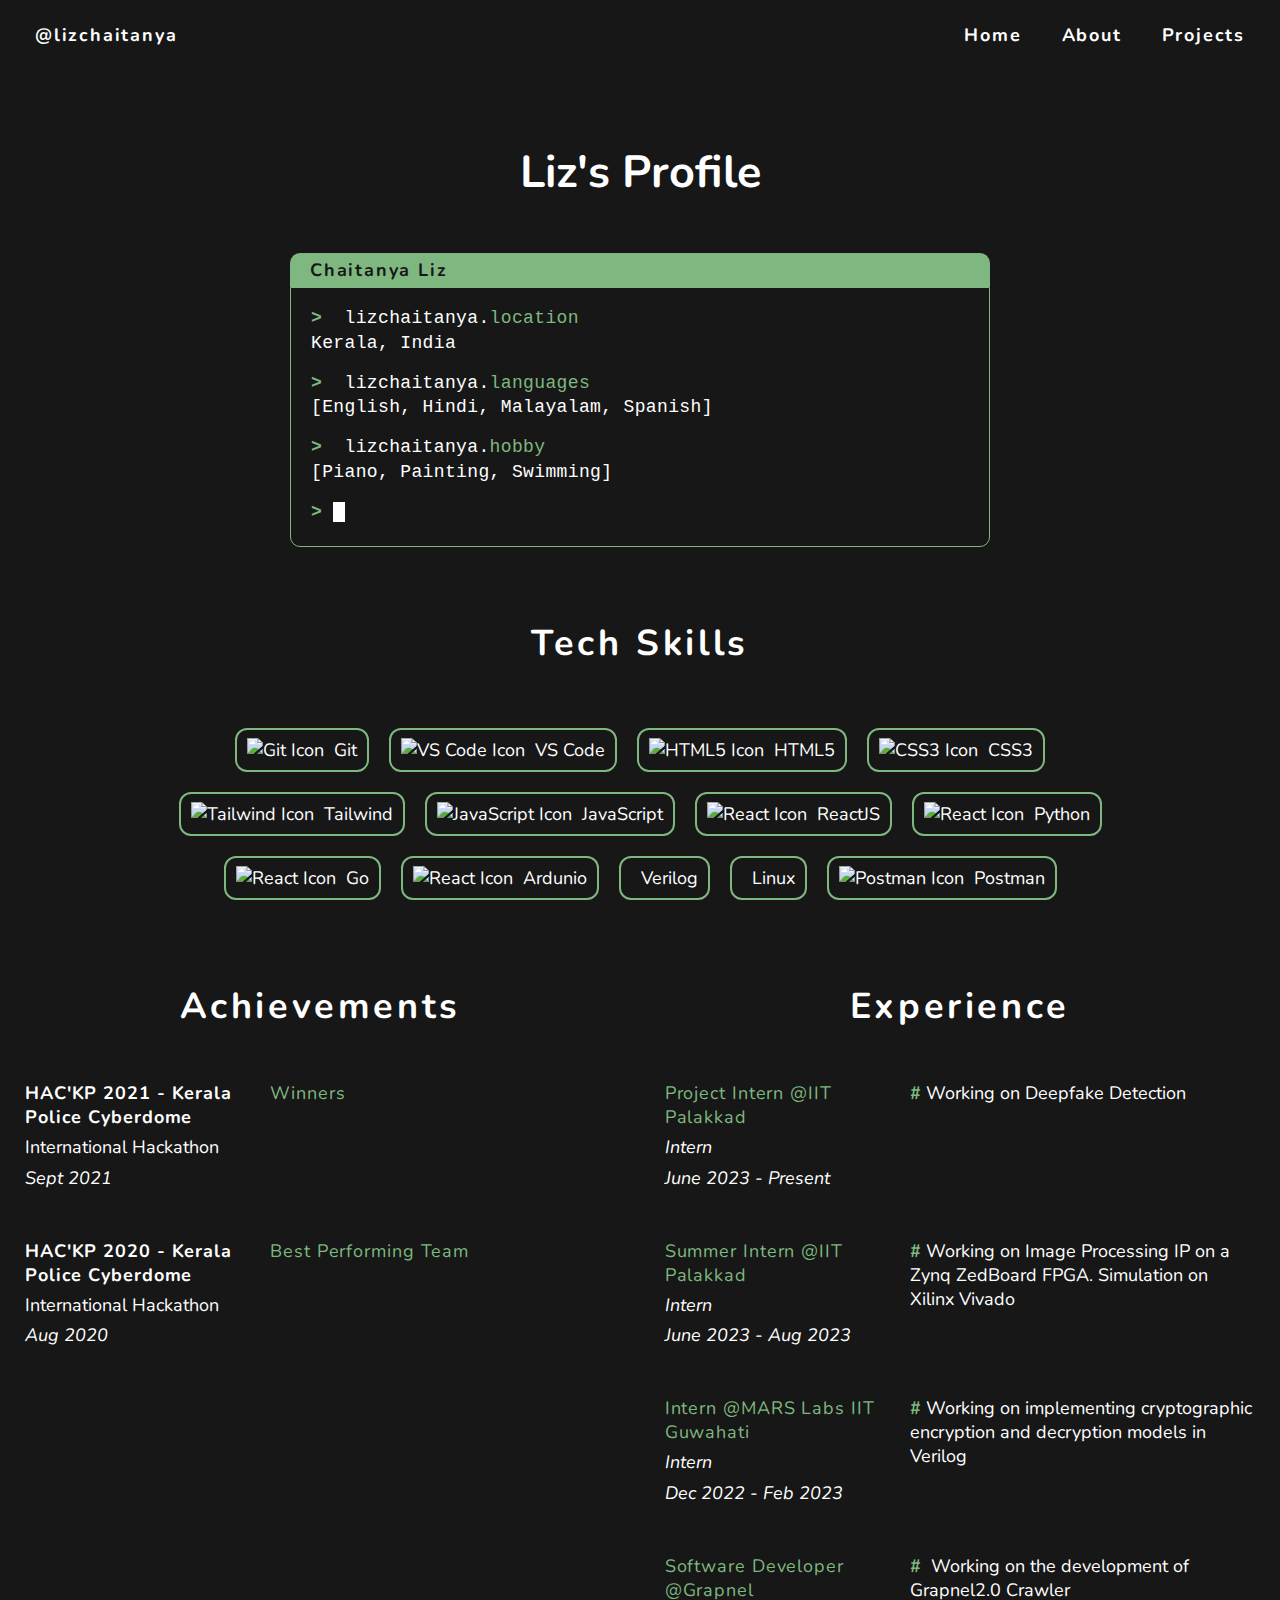
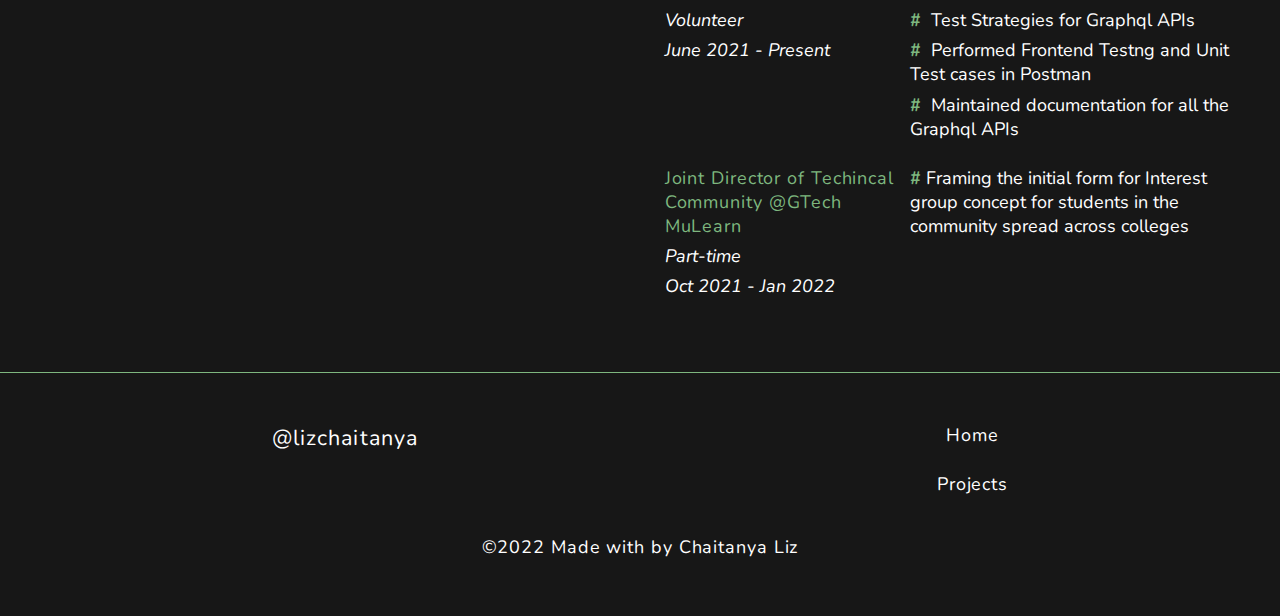
==== commit e6ad72b4: "Add slide logos" ====
--- a/about.html
+++ b/about.html
@@ -102,6 +102,64 @@
                     </div>
                 </div>
             </section>
+
+            <section id="tech-stack">
+                <h3>Tech Skills</h3>
+                <div class="tech-stack-container">
+                    <div class="skill">
+                        <img src="/img/git.svg" alt="Git Icon">
+                        <span>Git</span>
+                    </div>
+                    <div class="skill">
+                        <img src="/img/vscode.svg" alt="VS Code Icon">
+                        <span>VS Code</span>
+                    </div>
+                    <div class="skill">
+                        <img src="/img/html5.svg" alt="HTML5 Icon">
+                        <span>HTML5</span>
+                    </div>
+                    <div class="skill">
+                        <img src="/img/css3.svg" alt="CSS3 Icon">
+                        <span>CSS3</span>
+                    </div>
+                    <div class="skill">
+                        <img src="/img/tailwind.svg" alt="Tailwind Icon">
+                        <span>Tailwind</span>
+                    </div>
+                    <div class="skill">
+                        <img src="/img/javascript.svg" alt="JavaScript Icon">
+                        <span>JavaScript</span>
+                    </div>
+                    <div class="skill">
+                        <img src="/img/react.svg" alt="React Icon">
+                        <span>ReactJS</span>
+                    </div>
+                    <div class="skill">
+                        <img src="/img/python.svg" alt="React Icon">
+                        <span>Python</span>
+                    </div>
+                    <div class="skill">
+                        <img src="/img/go.svg" alt="React Icon">
+                        <span>Go</span>
+                    </div>
+                    <div class="skill">
+                        <img src="/img/arduino.svg" alt="React Icon">
+                        <span>Ardunio</span>
+                    </div>
+                    <div class="skill">
+                        <span>Verilog</span>
+                    </div>
+                    <div class="skill">
+                        <i class="fa-brands fa-linux"></i>
+                        <span>Linux</span>
+                    </div>
+                    <div class="skill">
+                        <img src="/img/postman.svg" alt="Postman Icon">
+                        <span>Postman</span>
+                    </div>
+                </div>
+            </section>
+            
             <section id="education-experience">
                 <div id="experience" class="education-experience-container">
                     <h3>Achievements</h3>
@@ -186,92 +244,6 @@
                         </div>
                     </div>
                     <br/>
-                </div>
-            </section>
-            <section id="tech-stack">
-                <h3>My Tech Tools</h3>
-                <div class="tech-stack-container">
-                    <div class="skill">
-                        <img src="/img/git.svg" alt="Git Icon">
-                        <span>Git</span>
-                    </div>
-                    <div class="skill">
-                        <img src="/img/vscode.svg" alt="VS Code Icon">
-                        <span>VS Code</span>
-                    </div>
-                    <div class="skill">
-                        <img src="/img/html5.svg" alt="HTML5 Icon">
-                        <span>HTML5</span>
-                    </div>
-                    <div class="skill">
-                        <img src="/img/css3.svg" alt="CSS3 Icon">
-                        <span>CSS3</span>
-                    </div>
-                    <div class="skill">
-                        <img src="/img/tailwind.svg" alt="Tailwind Icon">
-                        <span>Tailwind</span>
-                    </div>
-                    <div class="skill">
-                        <img src="/img/javascript.svg" alt="JavaScript Icon">
-                        <span>JavaScript</span>
-                    </div>
-                    <div class="skill">
-                        <img src="/img/react.svg" alt="React Icon">
-                        <span>ReactJS</span>
-                    </div>
-                    <div class="skill">
-                        <img src="/img/python.svg" alt="React Icon">
-                        <span>Python</span>
-                    </div>
-                    <div class="skill">
-                        <img src="/img/go.svg" alt="React Icon">
-                        <span>Go</span>
-                    </div>
-                    <div class="skill">
-                        <img src="/img/arduino.svg" alt="React Icon">
-                        <span>Ardunio</span>
-                    </div>
-                    <div class="skill">
-                        <span>Verilog</span>
-                    </div>
-                    <div class="skill">
-                        <i class="fa-brands fa-linux"></i>
-                        <span>Linux</span>
-                    </div>
-                    <div class="skill">
-                        <img src="/img/postman.svg" alt="Postman Icon">
-                        <span>Postman</span>
-                    </div>
-                </div>
-            </section>
-            <section id="all-social-media">
-                <h3>Where to Find Me</h3>
-                <p class="section-description">
-                    Here are all the places you can find me on the
-                    internet.<br>
-                    Feel free to send me a message or mention me in a post.
-                </p>
-                <div class="social-media-list">
-                    <a href="mailto:liz362002@gmail.com" class="social-media-item">
-                        <i class="fas fa-envelope"></i>
-                        Send me an Email
-                    </a>
-                    <a href="https://www.linkedin.com/in/lizchaitanya/" class="social-media-item">
-                        <i class="fab fa-linkedin-in"></i>
-                        Connect on LinkedIn
-                    </a>
-                    <a href="https://github.com/CLiz17" class="social-media-item">
-                        <i class="fab fa-github"></i>
-                        Check out my projects on GitHub
-                    </a>
-                    <a href="https://twitter.com/lizchaitanya" class="social-media-item">
-                        <i class="fab fa-twitter"></i>
-                        Follow or DM on Twitter
-                    </a>
-                    <a href="https://www.instagram.com/lizchaitanya/" class="social-media-item">
-                        <i class="fab fa-instagram"></i>
-                        Follow or DM on Instagram
-                    </a>
                 </div>
             </section>
         </main>
--- a/css/main.css
+++ b/css/main.css
@@ -11,6 +11,10 @@
 
 body {
     background-color: #171717;
+}
+
+section{
+    margin: 20% 0;
 }
 
 h1, h2, h3 {
@@ -114,6 +118,35 @@
     margin-right: 20px;
 }
 
+.social-media-list {
+    margin: 50px auto 0 auto;
+    width: fit-content;
+    width: -moz-fit-content;
+    display: flex;
+    flex-direction: column;
+    text-align: left;
+}
+
+.social-media-item {
+    display: flex;
+    text-align: center;
+    align-items: center;
+    padding: 5px 0;
+}
+
+.social-media-item:hover {
+    color: #7EB77F;
+}
+
+.social-media-item i {
+    margin-right: 15px;
+    font-size: 1.5em;
+}
+
+.social-media-item:not(:last-child) {
+    margin-bottom: 10px;
+}
+
 @media only screen and (min-width: 768px) {
     h2 {
         font-size: 2.5em;
@@ -121,4 +154,14 @@
     h3 {
         font-size: 2em;
     }
+
+    .section-description {
+        margin: 50px 10% 0 10%;
+    }
+}
+
+@media only screen and (min-width: 1100px) {
+    .section-description {
+        margin: 50px auto 0 auto;
+    }
 }--- a/css/about.css
+++ b/css/about.css
@@ -243,4 +243,4 @@
     .section-description {
         margin: 50px auto 0 auto;
     }
-}+}
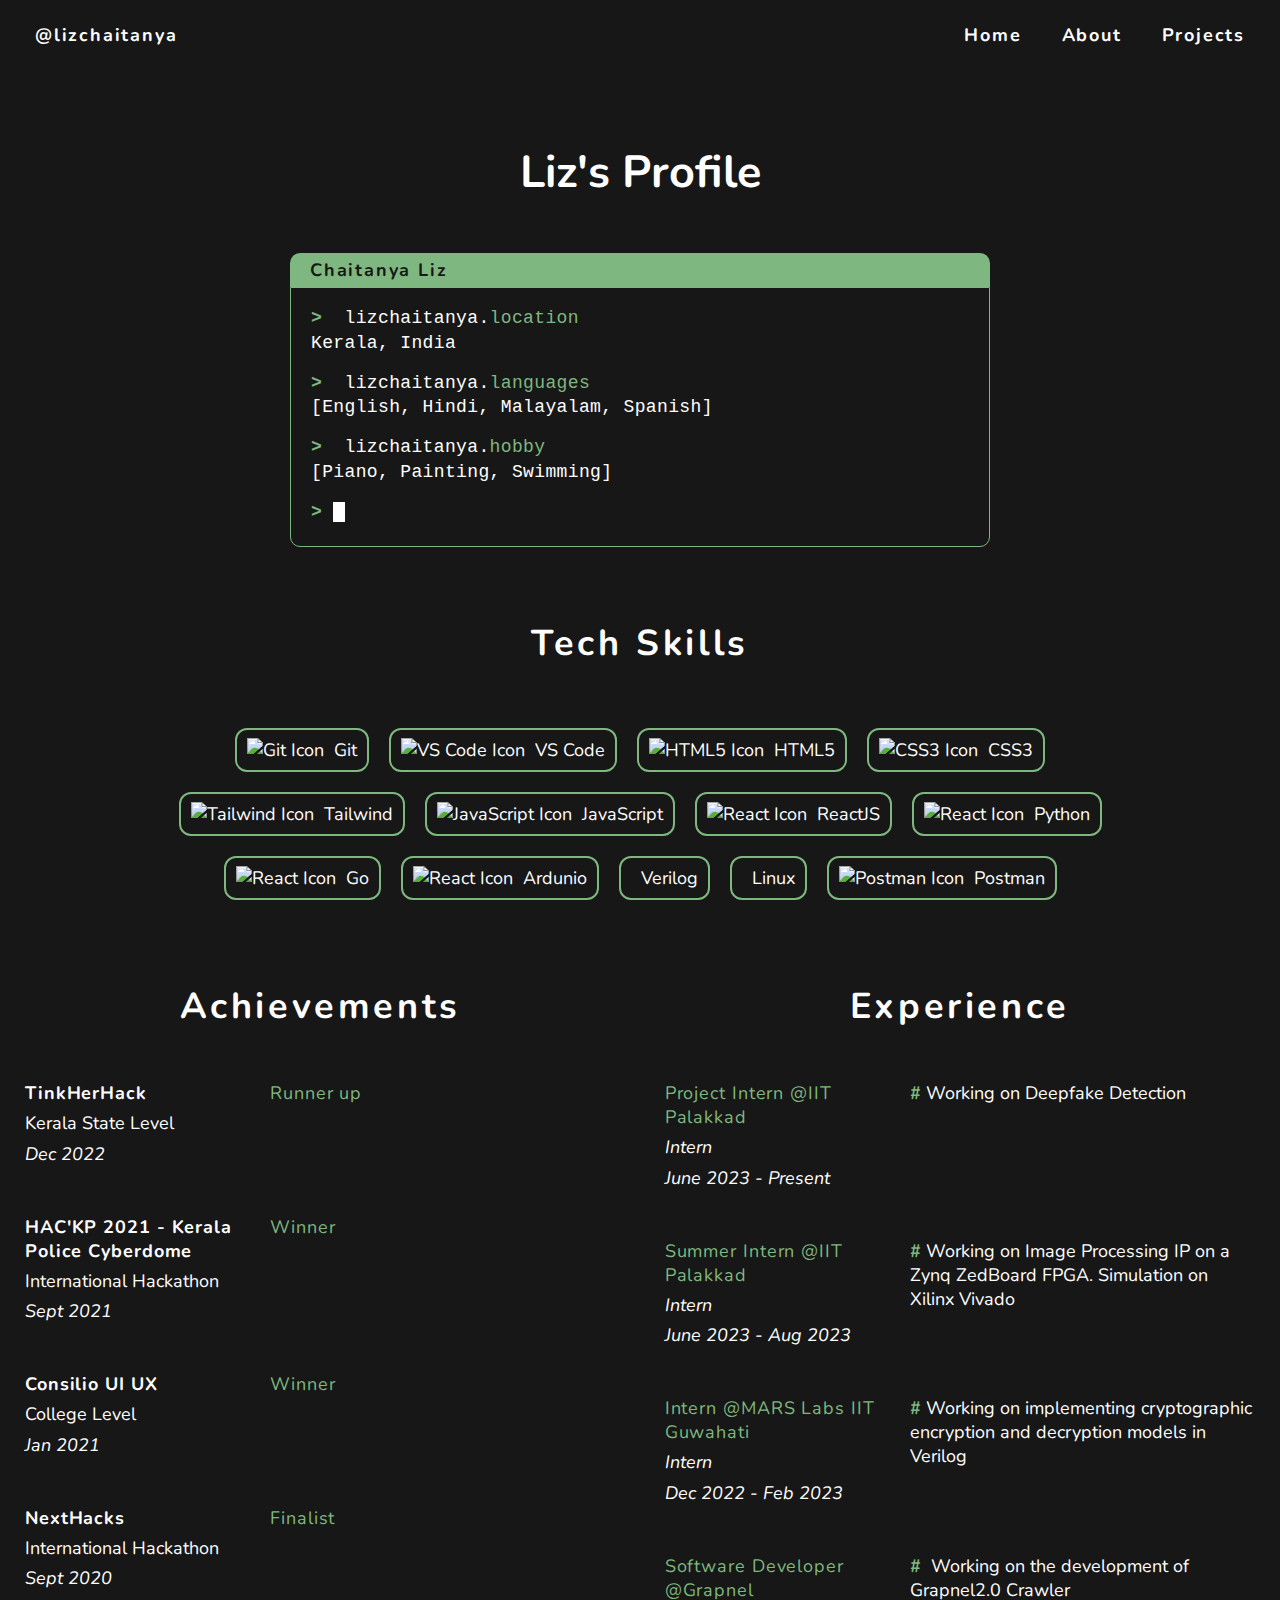
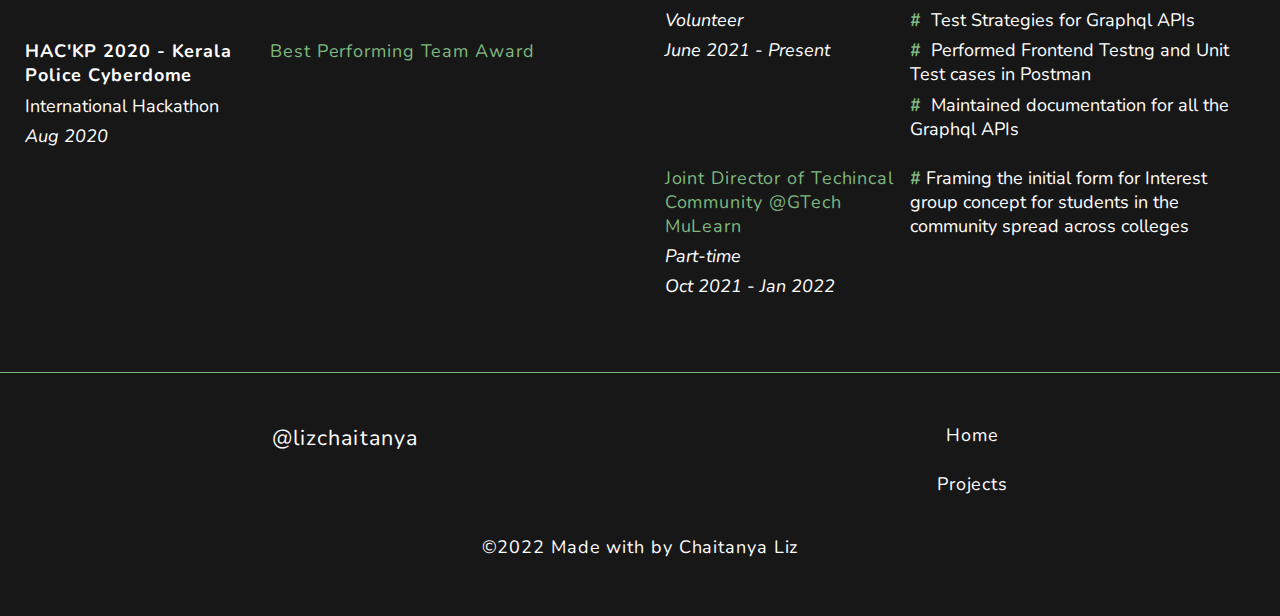
==== commit b3735cd9: "Change medium icon" ====
--- a/about.html
+++ b/about.html
@@ -165,15 +165,48 @@
                     <h3>Achievements</h3>
                     <div class="education-experience-card">
                         <div class="card-info">
+                            <h4>TinkHerHack</h4>
+                            <p>Kerala State Level</p>
+                            <p class="date">Dec 2022</p>
+                        </div>
+                        <div class="card-description">
+                            <h4 class="green">Runner up</h4>
+                        </div>
+                    </div>
+                    <br />
+                    <div class="education-experience-card">
+                        <div class="card-info">
                             <h4>HAC'KP 2021 - Kerala Police Cyberdome</h4>
                             <p>International Hackathon</p>
                             <p class="date">Sept 2021</p>
                         </div>
                         <div class="card-description">
-                            <h4 class="green">Winners</h4>
-                        </div>
-                    </div>
-                    <br/>
+                            <h4 class="green">Winner</h4>
+                        </div>
+                    </div>
+                    <br/>
+                    <div class="education-experience-card">
+                        <div class="card-info">
+                            <h4>Consilio UI UX</h4>
+                            <p>College Level</p>
+                            <p class="date">Jan 2021</p>
+                        </div>
+                        <div class="card-description">
+                            <h4 class="green">Winner</h4>
+                        </div>
+                    </div>
+                    <br />
+                    <div class="education-experience-card">
+                        <div class="card-info">
+                            <h4>NextHacks</h4>
+                            <p>International Hackathon</p>
+                            <p class="date">Sept 2020</p>
+                        </div>
+                        <div class="card-description">
+                            <h4 class="green">Finalist</h4>
+                        </div>
+                    </div>
+                    <br />
                     <div class="education-experience-card">
                         <div class="card-info">
                             <h4>HAC'KP 2020 - Kerala Police Cyberdome</h4>
@@ -181,7 +214,7 @@
                             <p class="date">Aug 2020</p>
                         </div>
                         <div class="card-description">
-                            <h4 class="green">Best Performing Team</h4>
+                            <h4 class="green">Best Performing Team Award</h4>
                         </div>
                     </div>
                 </div>
@@ -267,15 +300,8 @@
                                 </a>
                             </li>
                             <li class="social-link">
-                                <a href="https://twitter.com/lizchaitanya" aria-label="Twitter"
-                                    target="_blank">
-                                    <i class="fab fa-twitter"></i>
-                                </a>
-                            </li>
-                            <li class="social-link">
-                                <a href="https://instagram.com/lizchaitanya" aria-label="Instagram"
-                                    target="_blank">
-                                    <i class="fab fa-instagram"></i>
+                                <a href="https://medium.com/@lizchaitanya" aria-label="Medium" target="_blank">
+                                    <i class="fa-brands fa-medium"></i>
                                 </a>
                             </li>
                             <li class="social-link">
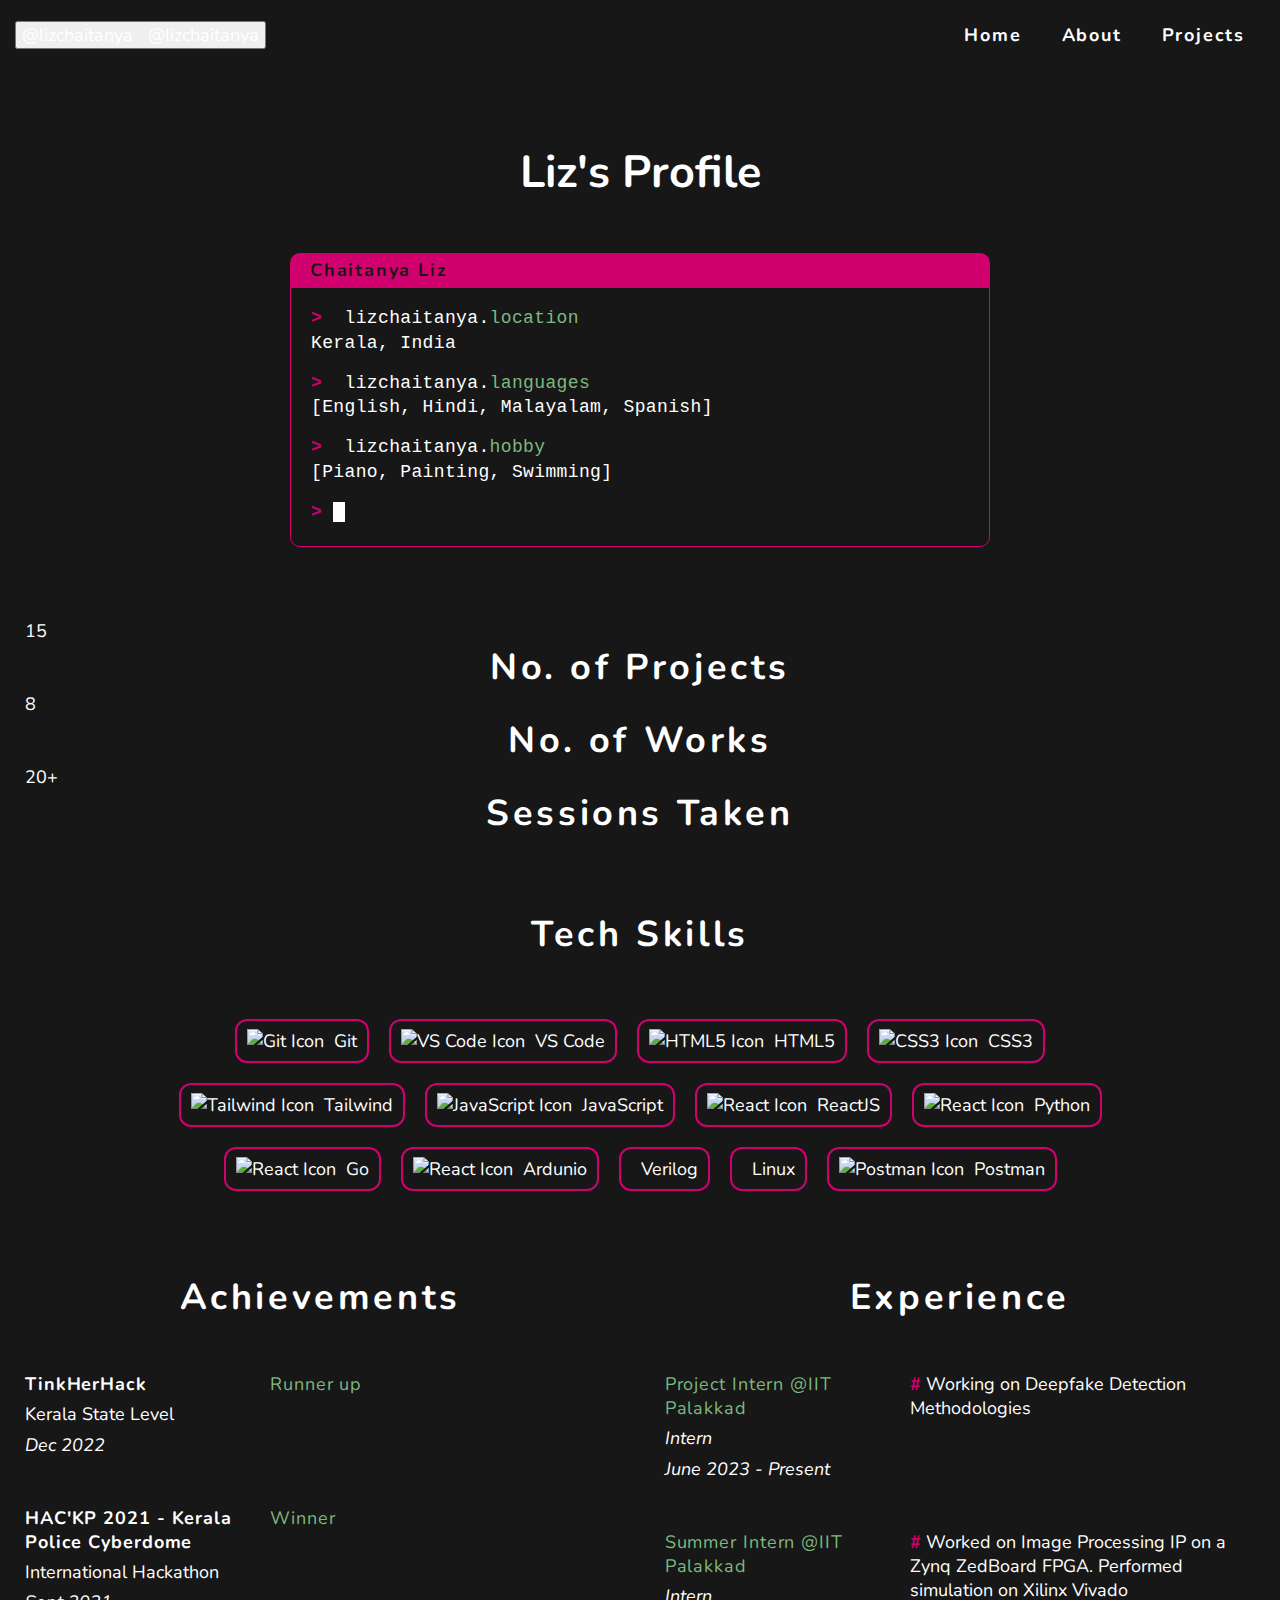
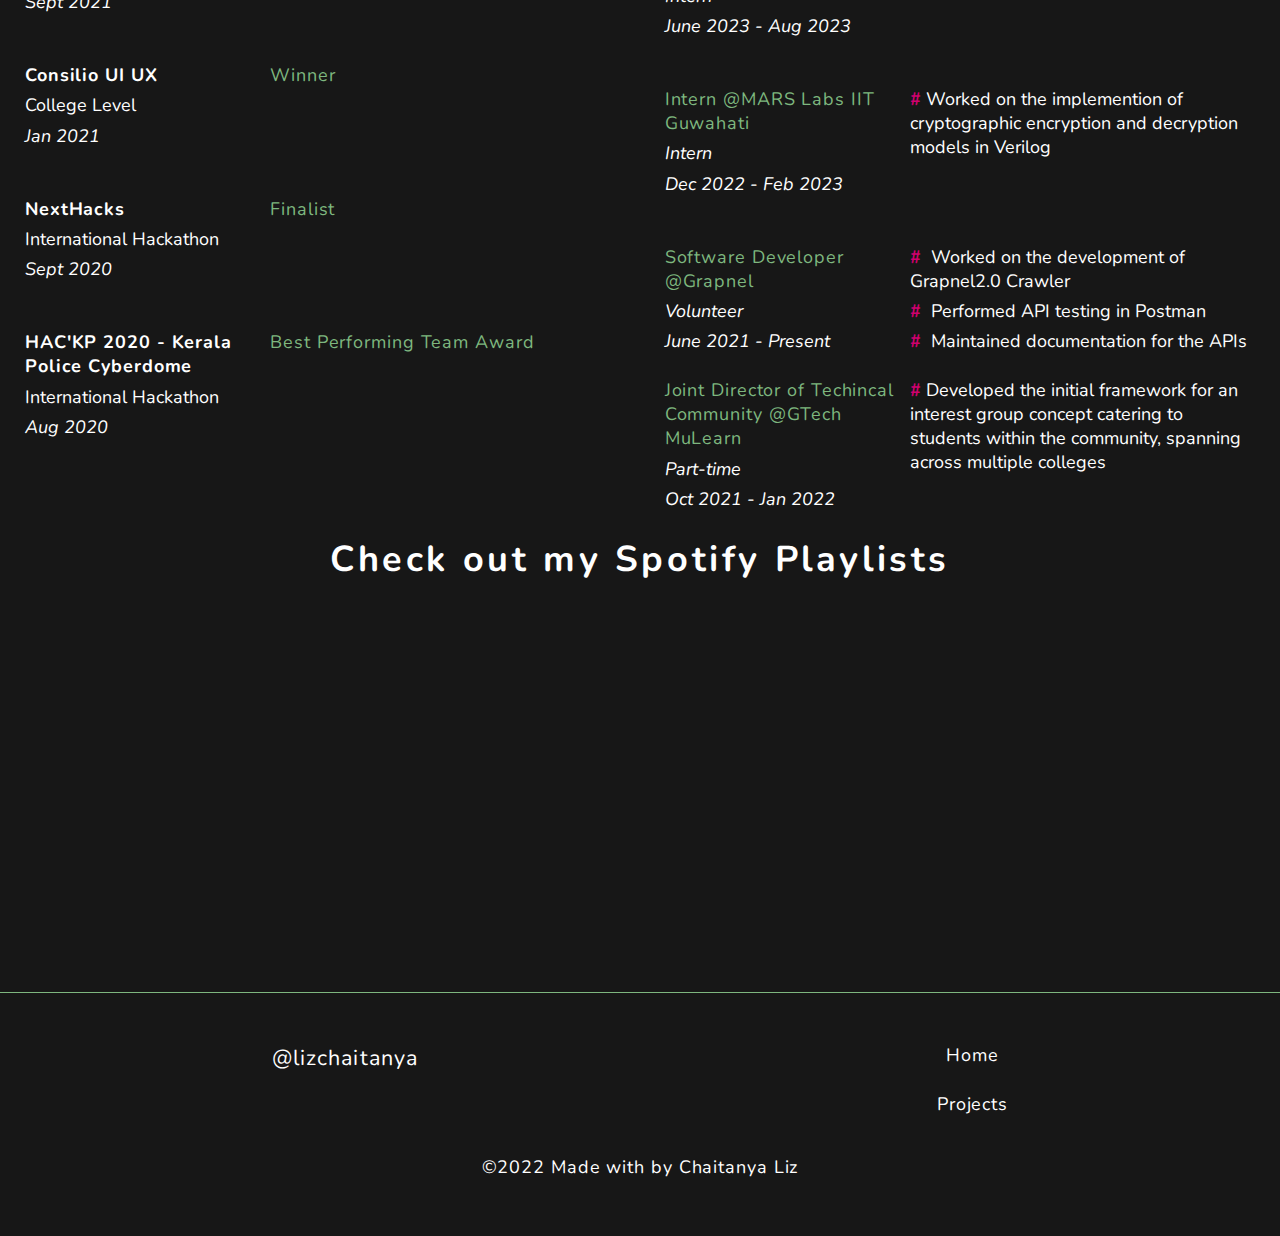
==== commit f1757a65: "Change session nav to about" ====
--- a/about.html
+++ b/about.html
@@ -20,6 +20,10 @@
             href="https://cdnjs.cloudflare.com/ajax/libs/font-awesome/5.15.3/css/all.min.css"
             integrity="sha512-iBBXm8fW90+nuLcSKlbmrPcLa0OT92xO1BIsZ+ywDWZCvqsWgccV3gFoRBv0z+8dLJgyAHIhR35VZc2oM/gI1w=="
             crossorigin="anonymous" referrerpolicy="no-referrer" />
+
+        <link rel="preconnect" href="https://fonts.googleapis.com">
+        <link rel="preconnect" href="https://fonts.gstatic.com" crossorigin>
+        <link href="https://fonts.googleapis.com/css2?family=Gloria+Hallelujah&display=swap" rel="stylesheet">
 
         <link rel="stylesheet" href="./css/main.css" type="text/css">
         <link rel="stylesheet" href="./css/header.css" type="text/css">
@@ -42,7 +46,12 @@
     <body>
         <header class="header">
             <ul>
-                <li class="nav-item"><a href="/">@lizchaitanya</a></li>
+                <li class="nav-item">
+                    <button class="button" data-text="Awesome">
+                        <span class="actual-text">&nbsp;@lizchaitanya&nbsp;</span>
+                        <span aria-hidden="true" class="hover-text">&nbsp;@lizchaitanya&nbsp;</span>
+                    </button>
+                </li>
             </ul>
             <nav class="nav">
                 <div class="toggle"><i class="fas fa-bars"></i></div>
@@ -58,7 +67,6 @@
             <section id="profile">
                 <div class="page-title">
                     <h2>Liz's Profile</h>
-                    <!-- <p>Check out my <a class="hyperlink" href="projects.html">Projects</a></p> -->
                 </div>
                 <div class="profile-container">
                     <div class="terminal-container">
@@ -103,47 +111,64 @@
                 </div>
             </section>
 
+            <section>
+                <div class="updates-row">
+                    <div class="update-item">
+                        <h1 class="update-num">15</h1>
+                        <h3 class="cursive-hand">No. of Projects</h3>
+                    </div>
+                    <div class="update-item">
+                        <h1 class="update-num">8</h1>
+                        <h3 class="cursive-hand">No. of Works</h3>
+                    </div>
+                    <div class="update-item">
+                        <h1 class="update-num">20+</h1>
+                        <h3 class="cursive-hand"><a href="sessions.html" class="pink">Sessions Taken</a></h3>
+                    </div>
+                </div>
+            </section>
+
             <section id="tech-stack">
                 <h3>Tech Skills</h3>
                 <div class="tech-stack-container">
                     <div class="skill">
-                        <img src="/img/git.svg" alt="Git Icon">
+                        <img src="/assets/logo/git.svg" alt="Git Icon">
                         <span>Git</span>
                     </div>
                     <div class="skill">
-                        <img src="/img/vscode.svg" alt="VS Code Icon">
+                        <img src="/assets/logo/vscode.svg" alt="VS Code Icon">
                         <span>VS Code</span>
                     </div>
                     <div class="skill">
-                        <img src="/img/html5.svg" alt="HTML5 Icon">
+                        <img src="/assets/logo/html5.svg" alt="HTML5 Icon">
                         <span>HTML5</span>
                     </div>
                     <div class="skill">
-                        <img src="/img/css3.svg" alt="CSS3 Icon">
+                        <img src="/assets/logo/css3.svg" alt="CSS3 Icon">
                         <span>CSS3</span>
                     </div>
                     <div class="skill">
-                        <img src="/img/tailwind.svg" alt="Tailwind Icon">
+                        <img src="/assets/logo/tailwind.svg" alt="Tailwind Icon">
                         <span>Tailwind</span>
                     </div>
                     <div class="skill">
-                        <img src="/img/javascript.svg" alt="JavaScript Icon">
+                        <img src="/assets/logo/javascript.svg" alt="JavaScript Icon">
                         <span>JavaScript</span>
                     </div>
                     <div class="skill">
-                        <img src="/img/react.svg" alt="React Icon">
+                        <img src="/assets/logo/react.svg" alt="React Icon">
                         <span>ReactJS</span>
                     </div>
                     <div class="skill">
-                        <img src="/img/python.svg" alt="React Icon">
+                        <img src="/assets/logo/python.svg" alt="React Icon">
                         <span>Python</span>
                     </div>
                     <div class="skill">
-                        <img src="/img/go.svg" alt="React Icon">
+                        <img src="/assets/logo/go.svg" alt="React Icon">
                         <span>Go</span>
                     </div>
                     <div class="skill">
-                        <img src="/img/arduino.svg" alt="React Icon">
+                        <img src="/assets/logo/arduino.svg" alt="React Icon">
                         <span>Ardunio</span>
                     </div>
                     <div class="skill">
@@ -154,7 +179,7 @@
                         <span>Linux</span>
                     </div>
                     <div class="skill">
-                        <img src="/img/postman.svg" alt="Postman Icon">
+                        <img src="/assets/logo/postman.svg" alt="Postman Icon">
                         <span>Postman</span>
                     </div>
                 </div>
@@ -227,7 +252,7 @@
                             <p class="date">June 2023 - Present</p>
                         </div>
                         <div class="card-description">
-                            <p>Working on Deepfake Detection</p>
+                            <p>Working on Deepfake Detection Methodologies</p>
                         </div>
                     </div>
                     <br/>
@@ -238,7 +263,7 @@
                             <p class="date">June 2023 - Aug 2023</p>
                         </div>
                         <div class="card-description">
-                            <p>Working on Image Processing IP on a Zynq ZedBoard FPGA. Simulation on Xilinx Vivado</p>
+                            <p>Worked on Image Processing IP on a Zynq ZedBoard FPGA. Performed simulation on Xilinx Vivado</p>
                         </div>
                     </div>
                     <br/>
@@ -249,7 +274,7 @@
                             <p class="date">Dec 2022 - Feb 2023</p>
                         </div>
                         <div class="card-description">
-                            <p>Working on implementing cryptographic encryption and decryption models in Verilog</p>
+                            <p>Worked on the implemention of cryptographic encryption and decryption models in Verilog</p>
                         </div>
                     </div>
                     <br/>
@@ -260,10 +285,9 @@
                             <p class="date">June 2021 - Present</p>
                         </div>
                         <div class="card-description">
-                            <p> Working on the development of Grapnel2.0 Crawler</p>
-                            <p> Test Strategies for Graphql APIs</p>
-                            <p> Performed Frontend Testng and Unit Test cases in Postman</p>
-                            <p> Maintained documentation for all the Graphql APIs</p>
+                            <p> Worked on the development of Grapnel2.0 Crawler</p>
+                            <p> Performed API testing in Postman</p>
+                            <p> Maintained documentation for the APIs</p>
                         </div>
                     </div>
                     <div class="education-experience-card">
@@ -273,12 +297,31 @@
                             <p class="date">Oct 2021 - Jan 2022</p>
                         </div>
                         <div class="card-description">
-                            <p>Framing the initial form for Interest group concept for students in the community spread across colleges</p>
+                            <p>Developed the initial framework for an interest group concept catering to students within the community, spanning
+                            across multiple colleges</p>
                         </div>
                     </div>
                     <br/>
                 </div>
             </section>
+            <h3 class="bottom-heading">Check out my Spotify Playlists</h3>
+            <iframe target="_blank" style="border-radius:12px"
+                src="https://open.spotify.com/embed/playlist/6IRVn9oIXXVVy824tazmYe?utm_source=generator" width="20%" height="352"
+                frameBorder="0" allowfullscreen=""
+                allow="autoplay; clipboard-write; encrypted-media; fullscreen; picture-in-picture" loading="lazy">
+            </iframe>
+
+            <iframe target="_blank" style="border-radius:12px"
+                src="https://open.spotify.com/embed/playlist/3LmVsLKEIGTarw9aLq9gSD?utm_source=generator" width="20%" height="352"
+                frameBorder="0" allowfullscreen=""
+                allow="autoplay; clipboard-write; encrypted-media; fullscreen; picture-in-picture" loading="lazy">
+            </iframe>
+
+            <iframe target="_blank" style="border-radius:12px; border: 12px"
+                src="https://open.spotify.com/embed/playlist/2VmuhN8q9fMtYx51jZ0pSg?utm_source=generator" width="20%" height="352"
+                frameBorder="0" allowfullscreen=""
+                allow="autoplay; clipboard-write; encrypted-media; fullscreen; picture-in-picture" loading="lazy">
+            </iframe>
         </main>
 
         <footer class="footer-container">
--- a/css/about.css
+++ b/css/about.css
@@ -1,3 +1,10 @@
+.pink:hover
+{
+    color: #d0006f;
+}
+
+
+
 h4, h5 {
     font-weight: 700;
     letter-spacing: 0.05em;
@@ -44,7 +51,7 @@
     text-align: center;
     justify-content: space-between;
     border-radius: 10px 10px 0 0;
-    background-color: #7EB77F;
+    background-color: #d0006f;
 }
 
 #terminal-title {
@@ -65,7 +72,7 @@
     padding: 20px;
     border-radius: 0 0 10px 10px;
     text-align: left;
-    border: 1px solid #7EB77F;
+    border: 1px solid #d0006f;
 }
 
 .terminal-window div, .terminal-window div p {
@@ -83,7 +90,7 @@
 
 .input::before {
     content: ">\A0";
-    color: #7EB77F;
+    color: #d0006f;
     font-weight: 700;
 }
 
@@ -99,8 +106,6 @@
     }
 }
 
-/* --- EDUCATION & EXPERIENCE --- */
-
 .education-experience-container h3 {
     margin-bottom: 50px;
 }
@@ -118,7 +123,7 @@
 }
 
 .card-info p a:hover {
-    color: #7EB77F;
+    color: #d0006f;
 }
 
 .card-description {
@@ -131,7 +136,7 @@
 
 .card-description p::before {
     content: "#\A0";
-    color: #7EB77F;
+    color: #d0006f;
     font-weight: 700;
 }
 
@@ -154,7 +159,7 @@
 .skill {
     border-radius: 12px;
     margin: 10px;
-    border: 2px solid #7EB77F;
+    border: 2px solid #d0006f;
     padding: 8px 10px;
     display: flex;
     align-items: center;
@@ -165,35 +170,10 @@
     margin-left: 10px;
 }
 
-/* --- ALL SOCIAL MEDIA --- */
-
-.social-media-list {
-    margin: 50px auto 0 auto;
-    width: fit-content;
-    width: -moz-fit-content;
-    display: flex;
-    flex-direction: column;
-    text-align: left;
-}
-
-.social-media-item {
-    display: flex;
-    text-align: center;
-    align-items: center;
-    padding: 5px 0;
-}
-
-.social-media-item:hover {
-    color: #7EB77F;
-}
-
-.social-media-item i {
-    margin-right: 15px;
-    font-size: 1.5em;
-}
-
-.social-media-item:not(:last-child) {
-    margin-bottom: 10px;
+@media only screen and (max-width: 600px){
+    iframe {
+        width: 100%
+    }
 }
 
 @media only screen and (min-width: 768px) {
@@ -211,6 +191,7 @@
     .section-description {
         margin: 50px 10% 0 10%;
     }
+    
 }
 
 @media only screen and (min-width: 1100px) {
@@ -243,4 +224,4 @@
     .section-description {
         margin: 50px auto 0 auto;
     }
-}
+}